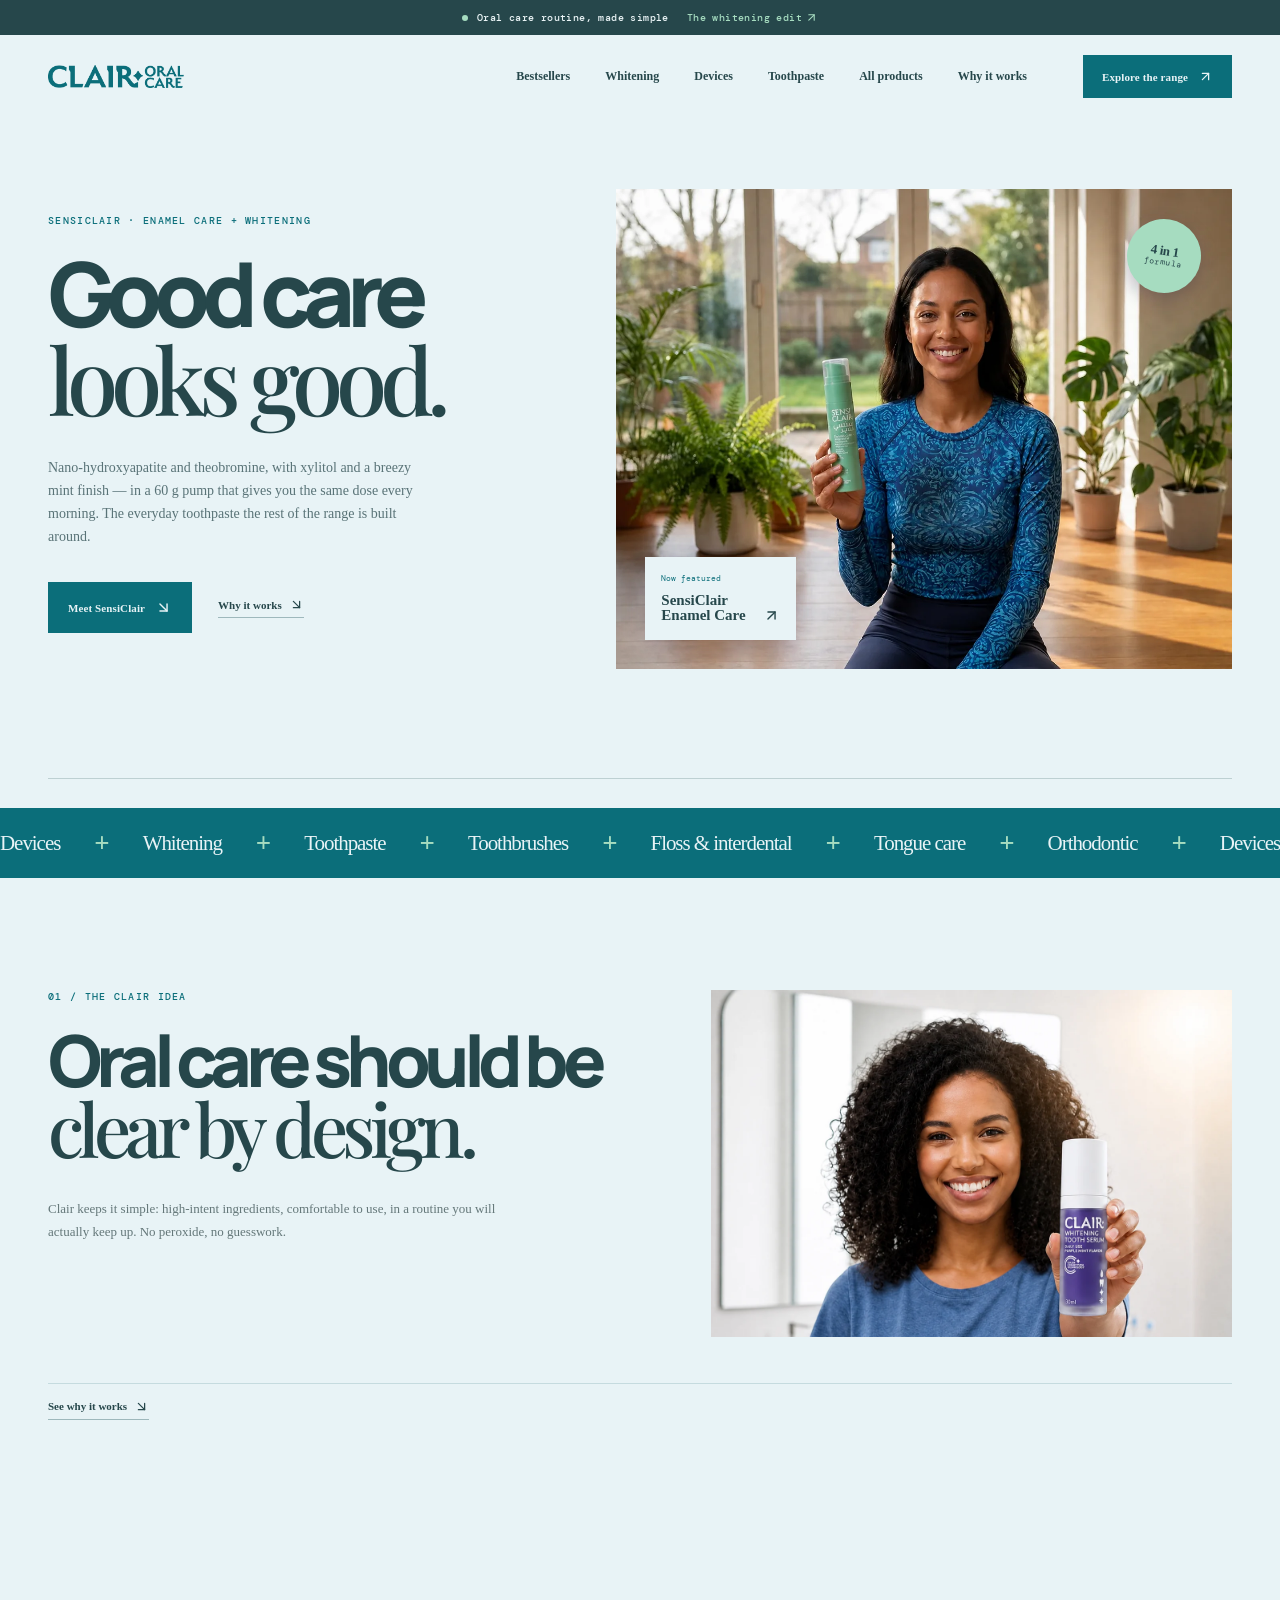
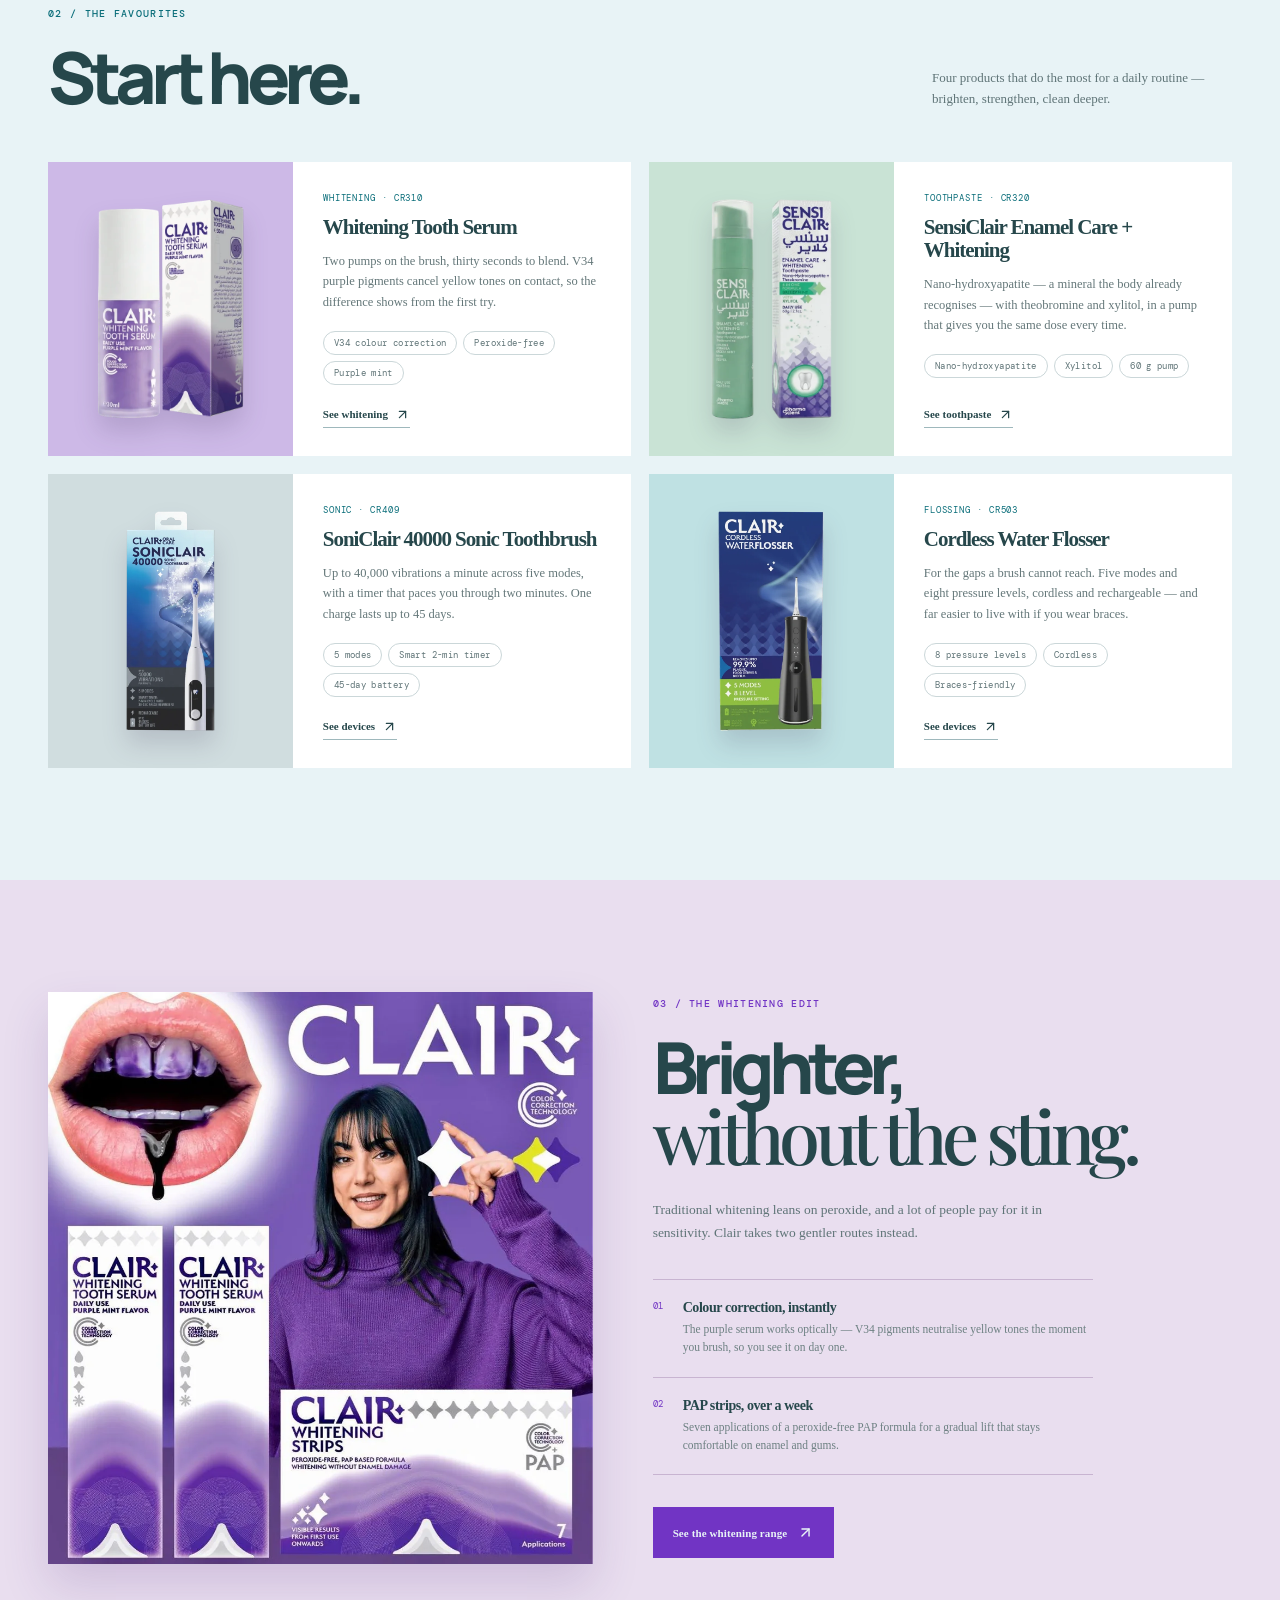
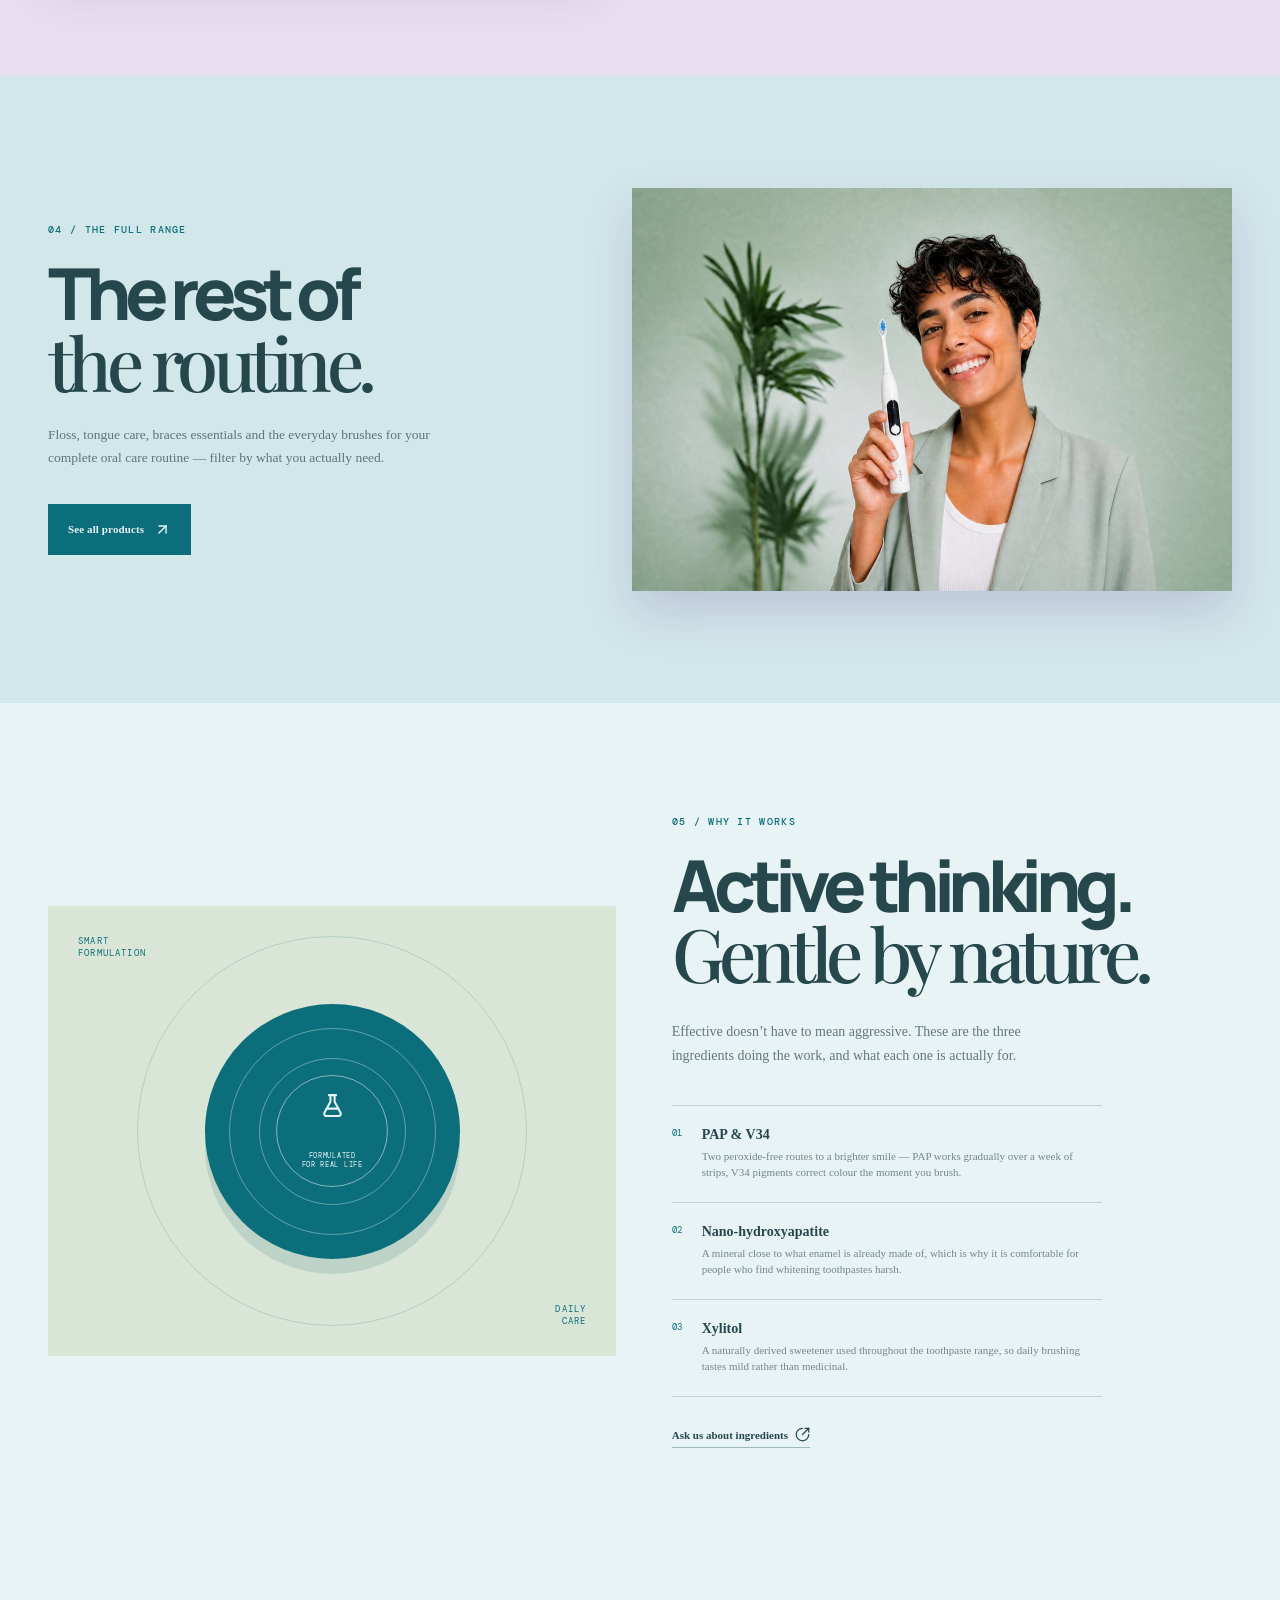
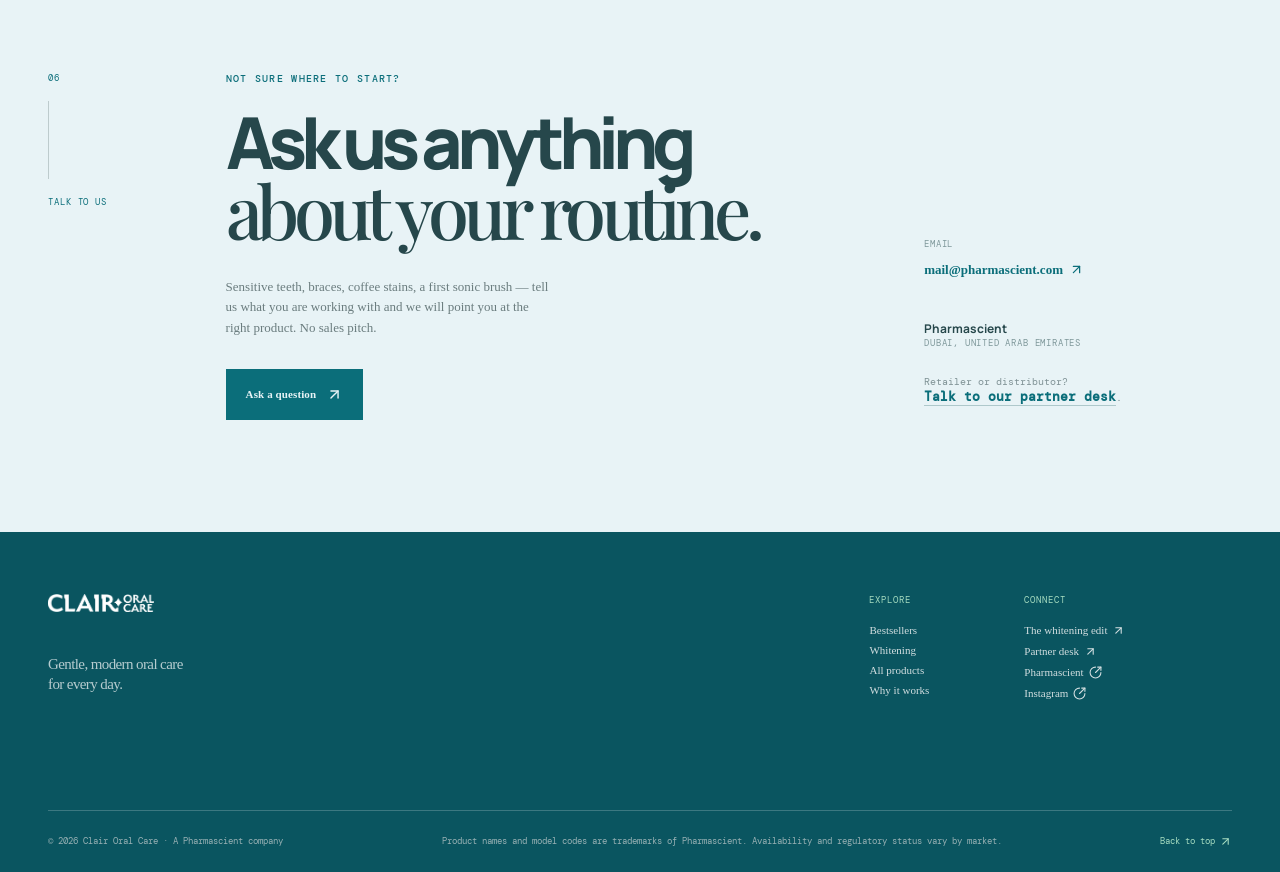
==== index.html @ 4e907194 "Crop the product renders to the product Every render but OrthoWax was a large canvas with the pack f" ====
<!DOCTYPE html>
<html lang="en">
<head>
<meta charset="utf-8">
<!-- maximum-scale was removed: the original build blocked pinch-zoom. -->
<meta name="viewport" content="width=device-width, initial-scale=1">
<meta name="google-site-verification" content="RaaL3uI5lOjHm4bjw_Rl79rt_wPITiSdwnGscQMcs9U">

<title>Clair &mdash; Oral care routine, made simple | Whitening &amp; toothpaste</title>
<meta name="description" content="Whitening, toothpaste, sonic brushing, flossing and tongue care from Clair. One straightforward routine, gentle enough to keep up every day.">
<link rel="canonical" href="https://clairoral.com/">
<meta name="robots" content="index, follow">

<meta property="og:type" content="website">
<meta property="og:site_name" content="Clair Oral Care">
<meta property="og:url" content="https://clairoral.com/">
<meta property="og:title" content="Clair &mdash; Oral care routine, made simple">
<meta property="og:description" content="Whitening, toothpaste, sonic brushing, flossing and tongue care from Clair. One straightforward routine, gentle enough to keep up every day.">
<meta property="og:image" content="https://clairoral.com/official/og-image.jpg">
<meta property="og:image:width" content="1200">
<meta property="og:image:height" content="630">
<meta name="twitter:card" content="summary_large_image">
<meta name="twitter:title" content="Clair &mdash; Oral care routine, made simple">
<meta name="twitter:description" content="Whitening, toothpaste, sonic brushing, flossing and tongue care. One straightforward routine, gentle enough to keep up every day.">
<meta name="twitter:image" content="https://clairoral.com/official/og-image.jpg">

<link rel="icon" type="image/svg+xml" href="favicon.svg">
<link rel="icon" type="image/png" sizes="32x32" href="favicon-32.png">
<link rel="apple-touch-icon" href="apple-touch-icon.png">

<link rel="preconnect" href="https://fonts.googleapis.com">
<link rel="preconnect" href="https://fonts.gstatic.com" crossorigin>
<!-- ?v bumped whenever style.css or script.js changes, so browsers holding a
     cached copy pick up the new version. -->
<link rel="stylesheet" href="style.css?v=44">

<!-- Set before first paint so scroll-reveal blocks never flash in and out. -->
<script>document.documentElement.classList.add('js');</script>

<script type="application/ld+json">
{
  "@context": "https://schema.org",
  "@type": "Brand",
  "name": "Clair Oral Care",
  "url": "https://clairoral.com/",
  "logo": "https://clairoral.com/official/logo-oralcare.png",
  "description": "Gentle, modern oral care — peroxide-free PAP and V34 whitening, nano-hydroxyapatite toothpaste, sonic toothbrushes, water flossers, floss and tongue care. A brand of Pharmascient.",
  "parentOrganization": {
    "@type": "Organization",
    "name": "Pharmascient",
    "url": "https://pharmascient.com/",
    "email": "mail@pharmascient.com",
    "address": { "@type": "PostalAddress", "addressLocality": "Dubai", "addressCountry": "AE" }
  },
  "sameAs": [
    "https://www.instagram.com/clairoral.ae",
    "https://pharmascient.com/"
  ]
}
</script>

<!-- Cloudflare Web Analytics (cookie-free) -->
<script type="module" src="https://static.cloudflareinsights.com/beacon.min.js" data-cf-beacon='{"token": "0cd597626e144c0b8d7d5eea46ce97aa"}'></script>
</head>
<body>

<a class="skip-link" href="#featured">Skip to the products</a>

<!-- Icon sprite. The original build inlined a full copy of each Lucide icon at
     every use site; a sprite keeps the markup readable. -->
<svg width="0" height="0" aria-hidden="true" focusable="false" style="position:absolute">
  <symbol id="i-ur" viewBox="0 0 24 24" fill="none" stroke="currentColor" stroke-width="2" stroke-linecap="round" stroke-linejoin="round"><path d="M7 7h10v10"/><path d="M7 17 17 7"/></symbol>
  <symbol id="i-dr" viewBox="0 0 24 24" fill="none" stroke="currentColor" stroke-width="2" stroke-linecap="round" stroke-linejoin="round"><path d="m7 7 10 10"/><path d="M17 7v10H7"/></symbol>
  <symbol id="i-out" viewBox="0 0 24 24" fill="none" stroke="currentColor" stroke-width="2" stroke-linecap="round" stroke-linejoin="round"><path d="M22 12A10 10 0 1 1 12 2"/><path d="M22 2 12 12"/><path d="M16 2h6v6"/></symbol>
  <symbol id="i-flask" viewBox="0 0 24 24" fill="none" stroke="currentColor" stroke-width="2" stroke-linecap="round" stroke-linejoin="round"><path d="M14 2v6a2 2 0 0 0 .245.96l5.51 10.08A2 2 0 0 1 18 22H6a2 2 0 0 1-1.755-2.96l5.51-10.08A2 2 0 0 0 10 8V2"/><path d="M6.453 15h11.094"/><path d="M8.5 2h7"/></symbol>
  <symbol id="i-menu" viewBox="0 0 24 24" fill="none" stroke="currentColor" stroke-width="2" stroke-linecap="round" stroke-linejoin="round"><path d="M4 5h16"/><path d="M4 12h16"/><path d="M4 19h16"/></symbol>
  <symbol id="i-layers" viewBox="0 0 24 24" fill="none" stroke="currentColor" stroke-width="2" stroke-linecap="round" stroke-linejoin="round"><path d="m12.83 2.18a2 2 0 0 0-1.66 0L2.6 6.08a1 1 0 0 0 0 1.83l8.58 3.91a2 2 0 0 0 1.66 0l8.58-3.9a1 1 0 0 0 0-1.83Z"/><path d="m6.08 9.5-3.5 1.6a1 1 0 0 0 0 1.81l8.6 3.91a2 2 0 0 0 1.65 0l8.58-3.9a1 1 0 0 0 0-1.83l-3.5-1.59"/><path d="m6.08 14.5-3.5 1.6a1 1 0 0 0 0 1.81l8.6 3.91a2 2 0 0 0 1.65 0l8.58-3.9a1 1 0 0 0 0-1.83l-3.5-1.59"/></symbol>
  <symbol id="i-grid" viewBox="0 0 24 24" fill="none" stroke="currentColor" stroke-width="2" stroke-linecap="round" stroke-linejoin="round"><rect width="7" height="7" x="3" y="3" rx="1"/><rect width="7" height="7" x="14" y="3" rx="1"/><rect width="7" height="7" x="14" y="14" rx="1"/><rect width="7" height="7" x="3" y="14" rx="1"/></symbol>
  <symbol id="i-globe" viewBox="0 0 24 24" fill="none" stroke="currentColor" stroke-width="2" stroke-linecap="round" stroke-linejoin="round"><circle cx="12" cy="12" r="10"/><path d="M12 2a14.5 14.5 0 0 0 0 20 14.5 14.5 0 0 0 0-20"/><path d="M2 12h20"/></symbol>
  <symbol id="i-pin" viewBox="0 0 24 24" fill="none" stroke="currentColor" stroke-width="2" stroke-linecap="round" stroke-linejoin="round"><path d="M20 10c0 6-8 12-8 12s-8-6-8-12a8 8 0 0 1 16 0"/><circle cx="12" cy="10" r="3"/></symbol>
</svg>

<div class="clair-site" id="top">

<div class="announcement">
  <span class="announcement-dot"></span> Oral care routine, made simple
  <a href="#whitening">The whitening edit <svg width="13" height="13" aria-hidden="true"><use href="#i-ur"/></svg></a>
</div>

<header class="site-header">
  <div class="header-inner">
    <a href="#top" class="brand-mark"><img src="official/logo-oralcare-teal.png" alt="Clair Oral Care" width="136" height="23"></a>
    <nav class="main-nav" aria-label="Main navigation">
      <a href="#featured">Bestsellers</a>

      <div class="nav-item">
        <a href="range.html#whitening">Whitening</a>
        <div class="nav-ribbon">
          <ul class="nav-ribbon-list">
            <li><a href="/products/whitening-tooth-serum/">Whitening Tooth Serum</a></li>
            <li><a href="/products/whitening-strips/">Whitening Strips</a></li>
          </ul>
          <a class="nav-ribbon-all" href="range.html#whitening">See all whitening <svg width="13" height="13" aria-hidden="true"><use href="#i-ur"/></svg></a>
        </div>
      </div>

      <div class="nav-item">
        <a href="range.html#devices">Devices</a>
        <div class="nav-ribbon">
          <ul class="nav-ribbon-list">
            <li><a href="/products/soniclair-40000-sonic-toothbrush/">SoniClair 40000 Sonic Toothbrush</a></li>
            <li><a href="/products/replacement-brush-heads/">Replacement Brush Heads</a></li>
            <li><a href="/products/cordless-water-flosser/">Cordless Water Flosser</a></li>
          </ul>
          <a class="nav-ribbon-all" href="range.html#devices">See all devices <svg width="13" height="13" aria-hidden="true"><use href="#i-ur"/></svg></a>
        </div>
      </div>

      <div class="nav-item">
        <a href="range.html#toothpaste">Toothpaste</a>
        <div class="nav-ribbon">
          <ul class="nav-ribbon-list">
            <li><a href="/products/sensiclair-enamel-care-whitening/">SensiClair Enamel Care + Whitening</a></li>
            <li><a href="/products/sensiclair-f-fluoride/">SensiClair F Fluoride</a></li>
          </ul>
          <a class="nav-ribbon-all" href="range.html#toothpaste">See all toothpaste <svg width="13" height="13" aria-hidden="true"><use href="#i-ur"/></svg></a>
        </div>
      </div>

      <div class="nav-item nav-item-end">
        <a href="range.html">All products</a>
        <div class="nav-ribbon">
          <ul class="nav-ribbon-list">
            <li><a href="range.html#devices">Devices</a></li>
            <li><a href="range.html#whitening">Whitening</a></li>
            <li><a href="range.html#toothpaste">Toothpaste</a></li>
            <li><a href="range.html#brushes">Toothbrushes</a></li>
            <li><a href="range.html#floss">Floss &amp; interdental</a></li>
            <li><a href="range.html#tongue">Tongue care</a></li>
            <li><a href="range.html#ortho">Orthodontic</a></li>
          </ul>
          <a class="nav-ribbon-all" href="range.html">See the whole range <svg width="13" height="13" aria-hidden="true"><use href="#i-ur"/></svg></a>
        </div>
      </div>

      <a href="#science">Why it works</a>
      <a class="nav-mobile-cta" href="range.html">All products <svg width="13" height="13" aria-hidden="true"><use href="#i-ur"/></svg></a>
    </nav>
    <a class="header-cta" href="range.html">Explore the range <svg width="15" height="15" aria-hidden="true"><use href="#i-ur"/></svg></a>
    <button class="menu-toggle" type="button" aria-label="Open menu" aria-expanded="false" aria-controls="primary-nav">
      <svg width="24" height="24" aria-hidden="true"><use href="#i-menu"/></svg>
    </button>
  </div>
</header>

<main>

<section class="hero section-shell">
  <div class="hero-copy">
    <p class="eyebrow reveal reveal-1">SensiClair · Enamel Care + Whitening</p>
    <h1 class="hero-title reveal reveal-2">Good care<br><em>looks good.</em></h1>
    <p class="hero-text reveal reveal-3">Nano-hydroxyapatite and theobromine, with xylitol and a breezy mint finish — in a 60&nbsp;g pump that gives you the same dose every morning. The everyday toothpaste the rest of the range is built around.</p>
    <div class="hero-actions reveal reveal-4">
      <a class="button button-primary" href="#featured">Meet SensiClair <svg width="17" height="17" aria-hidden="true"><use href="#i-dr"/></svg></a>
      <a class="text-link" href="#science">Why it works <svg width="15" height="15" aria-hidden="true"><use href="#i-dr"/></svg></a>
    </div>
  </div>
  <div class="hero-art reveal reveal-3">
    <!-- The decorative sun/grid/orbit layers the panel used behind a floating
         pack shot are dropped here: over a photograph they read as noise. The
         sticker and mini-card stay as overlays. -->
    <figure class="hero-photo">
      <img src="official/clair-lifestyle.webp" alt="A woman at home holding a bottle of Clair SensiClair Enamel Care and Whitening toothpaste" width="1400" height="918" fetchpriority="high">
    </figure>
    <div class="hero-sticker hero-sticker-word">4 in 1<br><span>formula</span></div>
    <a class="hero-mini-card" href="range.html#toothpaste">
      <span>Now featured</span>
      <strong>SensiClair<br>Enamel Care</strong>
      <svg width="17" height="17" aria-hidden="true"><use href="#i-ur"/></svg>
    </a>
  </div>
  <!-- The two labels that flanked this rule are gone; the rule runs the full
       width on its own. -->
  <div class="hero-bottom reveal reveal-4">
    <span class="hero-rule"></span>
  </div>
</section>

<section class="marquee-band" aria-label="Clair product range">
  <!-- Four identical passes of the range. The keyframe shifts the track by a
       quarter of its width, which is exactly one pass, so the loop has no
       seam - and one pass stays wider than the viewport, so no gap opens at
       the end of the run. -->
  <div class="marquee-track">
    <span>Devices</span><b aria-hidden="true">+</b>
    <span>Whitening</span><b aria-hidden="true">+</b>
    <span>Toothpaste</span><b aria-hidden="true">+</b>
    <span>Toothbrushes</span><b aria-hidden="true">+</b>
    <span>Floss &amp; interdental</span><b aria-hidden="true">+</b>
    <span>Tongue care</span><b aria-hidden="true">+</b>
    <span>Orthodontic</span><b aria-hidden="true">+</b>
    <span aria-hidden="true">Devices</span><b aria-hidden="true">+</b>
    <span aria-hidden="true">Whitening</span><b aria-hidden="true">+</b>
    <span aria-hidden="true">Toothpaste</span><b aria-hidden="true">+</b>
    <span aria-hidden="true">Toothbrushes</span><b aria-hidden="true">+</b>
    <span aria-hidden="true">Floss &amp; interdental</span><b aria-hidden="true">+</b>
    <span aria-hidden="true">Tongue care</span><b aria-hidden="true">+</b>
    <span aria-hidden="true">Orthodontic</span><b aria-hidden="true">+</b>
    <span aria-hidden="true">Devices</span><b aria-hidden="true">+</b>
    <span aria-hidden="true">Whitening</span><b aria-hidden="true">+</b>
    <span aria-hidden="true">Toothpaste</span><b aria-hidden="true">+</b>
    <span aria-hidden="true">Toothbrushes</span><b aria-hidden="true">+</b>
    <span aria-hidden="true">Floss &amp; interdental</span><b aria-hidden="true">+</b>
    <span aria-hidden="true">Tongue care</span><b aria-hidden="true">+</b>
    <span aria-hidden="true">Orthodontic</span><b aria-hidden="true">+</b>
    <span aria-hidden="true">Devices</span><b aria-hidden="true">+</b>
    <span aria-hidden="true">Whitening</span><b aria-hidden="true">+</b>
    <span aria-hidden="true">Toothpaste</span><b aria-hidden="true">+</b>
    <span aria-hidden="true">Toothbrushes</span><b aria-hidden="true">+</b>
    <span aria-hidden="true">Floss &amp; interdental</span><b aria-hidden="true">+</b>
    <span aria-hidden="true">Tongue care</span><b aria-hidden="true">+</b>
    <span aria-hidden="true">Orthodontic</span><b aria-hidden="true">+</b>
  </div>
</section>

<section class="intro section-shell" id="thinking">
  <div class="intro-heading">
    <p class="eyebrow">01 / The Clair idea</p>
    <h2>Oral care should be<br><em>clear by design.</em></h2>
  </div>
  <div class="intro-copy">
    <p>Clair keeps it simple: high-intent ingredients, comfortable to use, in a routine you will actually keep up. No peroxide, no guesswork.</p>
  </div>
  <figure class="intro-object reveal reveal-2">
    <img src="official/serum-in-hand.webp" alt="A woman in a bathroom holding up a 30 ml bottle of Clair Whitening Tooth Serum" loading="lazy" width="1300" height="866">
  </figure>
  <!-- One rule across both columns, closing the section under the copy and the
       photograph alike. -->
  <p class="intro-foot"><a class="text-link" href="#science">See why it works <svg width="15" height="15" aria-hidden="true"><use href="#i-dr"/></svg></a></p>
</section>

<section class="featured section-shell" id="featured">
  <div class="featured-head">
    <div>
      <p class="eyebrow">02 / The favourites</p>
      <h2>Start here.</h2>
    </div>
    <p class="featured-note">Four products that do the most for a daily routine — brighten, strengthen, clean deeper.</p>
  </div>

  <div class="featured-grid">

    <article class="feature-card">
      <div class="feature-media visual-violet">
        <img src="official/cr310-whitening-serum.webp" alt="Clair Whitening Tooth Serum, purple colour-correcting daily serum" loading="lazy" width="420" height="340">
      </div>
      <div class="feature-body">
        <p class="feature-kicker">Whitening · CR310</p>
        <h3>Whitening Tooth Serum</h3>
        <p class="feature-lede">Two pumps on the brush, thirty seconds to blend. V34 purple pigments cancel yellow tones on contact, so the difference shows from the first try.</p>
        <ul class="feature-chips">
          <li>V34 colour correction</li>
          <li>Peroxide-free</li>
          <li>Purple mint</li>
        </ul>
        <a class="text-link" href="range.html#whitening">See whitening <svg width="15" height="15" aria-hidden="true"><use href="#i-ur"/></svg></a>
      </div>
    </article>

    <article class="feature-card">
      <div class="feature-media visual-mint">
        <img src="official/cr320-sensiclair-enamel.webp" alt="Clair SensiClair Enamel Care and Whitening toothpaste in a 60 g pump bottle" loading="lazy" width="420" height="340">
      </div>
      <div class="feature-body">
        <p class="feature-kicker">Toothpaste · CR320</p>
        <h3>SensiClair Enamel Care + Whitening</h3>
        <p class="feature-lede">Nano-hydroxyapatite — a mineral the body already recognises — with theobromine and xylitol, in a pump that gives you the same dose every time.</p>
        <ul class="feature-chips">
          <li>Nano-hydroxyapatite</li>
          <li>Xylitol</li>
          <li>60 g pump</li>
        </ul>
        <a class="text-link" href="range.html#toothpaste">See toothpaste <svg width="15" height="15" aria-hidden="true"><use href="#i-ur"/></svg></a>
      </div>
    </article>

    <article class="feature-card">
      <div class="feature-media visual-ink">
        <img src="official/soniclair-40000.webp" alt="Clair SoniClair 40000 sonic toothbrush with replacement brush heads" loading="lazy" width="420" height="340">
      </div>
      <div class="feature-body">
        <p class="feature-kicker">Sonic · CR409</p>
        <h3>SoniClair 40000 Sonic Toothbrush</h3>
        <p class="feature-lede">Up to 40,000 vibrations a minute across five modes, with a timer that paces you through two minutes. One charge lasts up to 45 days.</p>
        <ul class="feature-chips">
          <li>5 modes</li>
          <li>Smart 2-min timer</li>
          <li>45-day battery</li>
        </ul>
        <a class="text-link" href="range.html#devices">See devices <svg width="15" height="15" aria-hidden="true"><use href="#i-ur"/></svg></a>
      </div>
    </article>

    <article class="feature-card">
      <div class="feature-media visual-sky">
        <img src="official/waterflosser.webp" alt="Clair cordless rechargeable water flosser" loading="lazy" width="420" height="340">
      </div>
      <div class="feature-body">
        <p class="feature-kicker">Flossing · CR503</p>
        <h3>Cordless Water Flosser</h3>
        <p class="feature-lede">For the gaps a brush cannot reach. Five modes and eight pressure levels, cordless and rechargeable — and far easier to live with if you wear braces.</p>
        <ul class="feature-chips">
          <li>8 pressure levels</li>
          <li>Cordless</li>
          <li>Braces-friendly</li>
        </ul>
        <a class="text-link" href="range.html#devices">See devices <svg width="15" height="15" aria-hidden="true"><use href="#i-ur"/></svg></a>
      </div>
    </article>

  </div>
</section>

<section class="whitening-story" id="whitening">
  <div class="section-shell whitening-inner">
    <figure class="whitening-figure">
      <img src="official/whitening-collage.webp" alt="The Clair whitening range — purple colour-correcting tooth serum and PAP whitening strips" loading="lazy" width="1000" height="1040">
    </figure>
    <div class="whitening-copy">
      <p class="eyebrow">03 / The whitening edit</p>
      <h2>Brighter,<br><em>without the sting.</em></h2>
      <p>Traditional whitening leans on peroxide, and a lot of people pay for it in sensitivity. Clair takes two gentler routes instead.</p>
      <div class="whitening-points">
        <div>
          <span class="point-number">01</span>
          <div>
            <h3>Colour correction, instantly</h3>
            <p>The purple serum works optically — V34 pigments neutralise yellow tones the moment you brush, so you see it on day one.</p>
          </div>
        </div>
        <div>
          <span class="point-number">02</span>
          <div>
            <h3>PAP strips, over a week</h3>
            <p>Seven applications of a peroxide-free PAP formula for a gradual lift that stays comfortable on enamel and gums.</p>
          </div>
        </div>
      </div>
      <a class="button button-primary" href="range.html#whitening">See the whitening range <svg width="17" height="17" aria-hidden="true"><use href="#i-ur"/></svg></a>
    </div>
  </div>
</section>

<section class="range-cta">
  <div class="section-shell range-cta-inner">
    <div class="range-cta-copy">
      <p class="eyebrow">04 / The full range</p>
      <h2>The rest of<br><em>the routine.</em></h2>
      <p>Floss, tongue care, braces essentials and the everyday brushes for your complete oral care routine &mdash; filter by what you actually need.</p>
      <a class="button button-primary" href="range.html">See all products <svg width="17" height="17" aria-hidden="true"><use href="#i-ur"/></svg></a>
    </div>
    <figure class="range-cta-figure">
      <img src="official/sonic-model.jpg" alt="A woman holding a Clair SoniClair sonic toothbrush" loading="lazy" width="1200" height="806">
    </figure>
  </div>
</section>

<section class="technology section-shell" id="science">
  <div class="tech-visual">
    <div class="tech-disc">
      <div class="tech-ring ring-a"></div>
      <div class="tech-ring ring-b"></div>
      <div class="tech-core">
        <svg width="25" height="25" aria-hidden="true"><use href="#i-flask"/></svg>
        <span>FORMULATED<br>FOR REAL LIFE</span>
      </div>
    </div>
    <div class="tech-label label-top">SMART<br>FORMULATION</div>
    <div class="tech-label label-bottom">DAILY<br>CARE</div>
  </div>
  <div class="tech-content">
    <p class="eyebrow">05 / Why it works</p>
    <h2>Active thinking.<br><em>Gentle by nature.</em></h2>
    <p class="tech-lede">Effective doesn’t have to mean aggressive. These are the three ingredients doing the work, and what each one is actually for.</p>
    <div class="tech-points">
      <div><span class="point-number">01</span><div><h3>PAP &amp; V34</h3><p>Two peroxide-free routes to a brighter smile — PAP works gradually over a week of strips, V34 pigments correct colour the moment you brush.</p></div></div>
      <div><span class="point-number">02</span><div><h3>Nano-hydroxyapatite</h3><p>A mineral close to what enamel is already made of, which is why it is comfortable for people who find whitening toothpastes harsh.</p></div></div>
      <div><span class="point-number">03</span><div><h3>Xylitol</h3><p>A naturally derived sweetener used throughout the toothpaste range, so daily brushing tastes mild rather than medicinal.</p></div></div>
    </div>
    <a class="text-link" data-enquiry="Product question" href="mailto:mail@pharmascient.com?subject=Clair%20Oral%20Care%20%E2%80%94%20ingredient%20question">Ask us about ingredients <svg width="15" height="15" aria-hidden="true"><use href="#i-out"/></svg></a>
  </div>
</section>


<section class="contact-section section-shell" id="contact">
  <div class="contact-kicker">
    <span>06</span>
    <span class="contact-line"></span>
    <span>Talk to us</span>
  </div>
  <div class="contact-main">
    <p class="eyebrow">Not sure where to start?</p>
    <h2>Ask us anything<br><em>about your routine.</em></h2>
    <p>Sensitive teeth, braces, coffee stains, a first sonic brush — tell us what you are working with and we will point you at the right product. No sales pitch.</p>
    <a class="button button-primary" data-enquiry="Product question" href="mailto:mail@pharmascient.com?subject=Clair%20Oral%20Care%20%E2%80%94%20product%20question">Ask a question <svg width="17" height="17" aria-hidden="true"><use href="#i-ur"/></svg></a>
  </div>
  <div class="contact-side">
    <p>Email</p>
    <a href="mailto:mail@pharmascient.com?subject=Clair%20Oral%20Care%20%E2%80%94%20product%20question">mail@pharmascient.com <svg width="15" height="15" aria-hidden="true"><use href="#i-ur"/></svg></a>
    <p class="contact-location"><span>Pharmascient</span><br>Dubai, United Arab Emirates</p>
    <p class="contact-trade">Retailer or distributor? <a data-enquiry="Retailer or distributor" href="mailto:mail@pharmascient.com?subject=Clair%20Oral%20Care%20%E2%80%94%20distribution%20enquiry">Talk to our partner desk</a>.</p>
  </div>
</section>

</main>

<footer class="site-footer">
  <div class="footer-top section-shell">
    <div>
      <!-- White lockup: the footer sits on deep violet, where the purple mark
           used in the header falls away. -->
      <a href="#top" class="brand-mark brand-mark-light"><img src="official/logo-oralcare-white.png" alt="Clair Oral Care" width="106" height="18" loading="lazy"></a>
      <p class="footer-tagline">Gentle, modern oral care<br>for every day.</p>
    </div>
    <div class="footer-nav">
      <div>
        <p>Explore</p>
        <a href="#featured">Bestsellers</a>
        <a href="#whitening">Whitening</a>
        <a href="range.html">All products</a>
        <a href="#science">Why it works</a>
      </div>
      <div>
        <p>Connect</p>
        <a href="#whitening">The whitening edit <svg width="13" height="13" aria-hidden="true"><use href="#i-ur"/></svg></a>
        <a data-enquiry="Retailer or distributor" href="mailto:mail@pharmascient.com?subject=Clair%20Oral%20Care%20%E2%80%94%20distribution%20enquiry">Partner desk <svg width="13" height="13" aria-hidden="true"><use href="#i-ur"/></svg></a>
        <a href="https://pharmascient.com/" target="_blank" rel="noopener">Pharmascient <svg width="13" height="13" aria-hidden="true"><use href="#i-out"/></svg></a>
        <a href="https://www.instagram.com/clairoral.ae" target="_blank" rel="noopener">Instagram <svg width="13" height="13" aria-hidden="true"><use href="#i-out"/></svg></a>
      </div>
    </div>
  </div>
  <div class="footer-bottom section-shell">
    <span>© 2026 Clair Oral Care · A Pharmascient company</span>
    <span>Product names and model codes are trademarks of Pharmascient. Availability and regulatory status vary by market.</span>
    <a href="#top">Back to top <svg width="13" height="13" aria-hidden="true"><use href="#i-ur"/></svg></a>
  </div>
</footer>

</div>

<!-- Enquiry modal. The design system already carried styles for this (.enquiry-modal,
     .enquiry-form, .success-state); the markup had gone missing. It lives outside
     .clair-site so the fixed backdrop cannot be clipped by that overflow:hidden.
     Hidden until script.js opens it - every trigger keeps a real mailto: href, so
     with no JavaScript the links still reach the same inbox. -->
<div class="modal-backdrop" id="enquiry" hidden>
  <div class="enquiry-modal" role="dialog" aria-modal="true" aria-labelledby="enquiry-title">
    <button class="icon-button modal-close" type="button" aria-label="Close">
      <svg width="20" height="20" viewBox="0 0 24 24" fill="none" stroke="currentColor" stroke-width="2" stroke-linecap="round" aria-hidden="true"><path d="M18 6 6 18"/><path d="m6 6 12 12"/></svg>
    </button>

    <div data-enquiry-form>
      <p class="eyebrow">Clair Oral Care</p>
      <h2 id="enquiry-title">Ask us<br><em>anything.</em></h2>
      <p class="modal-copy">Tell us what you are working with and we will point you at the right product. Retailers and distributors, use the same form &mdash; pick the enquiry type below.</p>

      <form class="enquiry-form" novalidate>
        <label>Name
          <input type="text" name="name" autocomplete="name" required>
        </label>
        <label>Email
          <input type="email" name="email" autocomplete="email" required>
        </label>
        <label>Phone
          <input type="tel" name="phone" autocomplete="tel">
        </label>
        <label>Enquiry type
          <select name="topic">
            <option>Product question</option>
            <option>Retailer or distributor</option>
            <option>Something else</option>
          </select>
        </label>
        <label>Your question
          <textarea name="query" rows="3" required></textarea>
        </label>
        <input type="text" name="_gotcha" tabindex="-1" autocomplete="off" aria-hidden="true" hidden>
        <p class="form-error" data-form-error hidden>Please fill in your name, email and question.</p>
        <button class="button button-primary form-submit" type="submit">Send enquiry <svg width="17" height="17" aria-hidden="true"><use href="#i-ur"/></svg></button>
      </form>

      <p class="modal-footnote">We will get back to you shortly.</p>
    </div>

    <div class="success-state" data-enquiry-success hidden>
      <div class="success-mark">
        <svg width="22" height="22" viewBox="0 0 24 24" fill="none" stroke="currentColor" stroke-width="2.5" stroke-linecap="round" stroke-linejoin="round" aria-hidden="true"><path d="M20 6 9 17l-5-5"/></svg>
      </div>
      <p class="eyebrow" data-success-eyebrow>Message sent</p>
      <h2 data-success-title>Thank<br><em>you.</em></h2>
      <p class="modal-copy" data-success-copy>Thank you for your enquiry. We will get back to you shortly at the address you gave.</p>
      <button class="button button-dark" type="button" data-enquiry-close>Close</button>
    </div>
  </div>
</div>

<script src="script.js?v=44"></script>
</body>
</html>
---- style.css ----
@import url("https://fonts.googleapis.com/css2?family=Manrope:wght@400;500;600;700;800&family=DM+Mono:wght@400;500&family=Playfair+Display:ital,wght@0,500;1,500;1,600&display=swap");

/* ---------------------------------------------------------------------------
   Minimal reset.

   The design was authored against Tailwind's preflight, which we no longer
   ship. Only the resets the layout actually depends on are reproduced here -€
   margin collapse on headings/paragraphs, inherited typography on form
   controls, and block-level replaced elements.
   --------------------------------------------------------------------------- */
*, *::before, *::after { box-sizing: border-box; }

html { -webkit-text-size-adjust: 100%; }

body {
  margin: 0;
  -webkit-font-smoothing: antialiased;
  -moz-osx-font-smoothing: grayscale;
}

h1, h2, h3, h4, p, figure, blockquote, ol, ul {
  margin: 0;
  padding: 0;
}

ul, ol { list-style: none; }

img, svg, video { display: block; max-width: 100%; }
img { height: auto; }

button, input, select, textarea {
  font: inherit;
  color: inherit;
  margin: 0;
}

a { color: inherit; }

/* Brand type stacks. Defined in Tailwind's theme layer originally. */
:root {
  --app-font-sans: "Manrope", ui-sans-serif, system-ui, sans-serif;
  --app-font-serif: "Playfair Display", ui-serif, Georgia, serif;
  --app-font-mono: "DM Mono", ui-monospace, SFMono-Regular, monospace;
}

/* Visible focus. The original build removed outlines without replacing them. */
:where(a, button, [tabindex]):focus-visible {
  outline: 2px solid var(--violet);
  outline-offset: 3px;
  border-radius: 2px;
}


/* === Clair design system ================================================ */
:root{--ink:#26474b;--violet:#0b6e7a;--violet-deep:#0a5560;--paper:#e8f3f6;--lavender:#d2e7ea;--coral:#a6dcc0;--lime:#d6e68d;--sky:#a9d9db}*{box-sizing:border-box}.clair-site{background:var(--paper);color:var(--ink);overflow:hidden}.section-shell{width:min(1220px,100% - 96px);margin:0 auto}.announcement{background:var(--ink);color:#eaf4f6;height:35px;font:500 10px var(--app-font-mono);letter-spacing:.04em;justify-content:center;align-items:center;gap:9px;display:flex}.announcement a{color:var(--coral);align-items:center;gap:3px;margin-left:9px;text-decoration:none;display:inline-flex}.announcement-dot{background:var(--coral);border-radius:50%;width:6px;height:6px}.site-header{z-index:20;height:83px;transition:background .3s,box-shadow .3s;position:sticky;top:0}.site-header-scrolled{-webkit-backdrop-filter:blur(15px);backdrop-filter:blur(15px);background:#e8f3f6e3;box-shadow:0 1px #26474b1a}.header-inner{justify-content:space-between;align-items:center;width:min(1360px,100% - 96px);height:100%;margin:0 auto;display:flex}.brand-mark{color:var(--violet);align-items:center;gap:7px;text-decoration:none;display:inline-flex;position:relative}.brand-mark img{object-fit:contain;width:137px;height:auto;display:block}.brand-orbit{border:2px solid;border-radius:50%;width:16px;height:16px;display:inline-block;position:relative;transform:rotate(-34deg)}.brand-orbit:after{content:"";background:currentColor;border-radius:50%;width:5px;height:5px;position:absolute;top:3px;left:2px}.brand-mark-light{color:var(--coral)}.main-nav{gap:35px;margin-left:auto;margin-right:56px;display:flex}.main-nav button,.footer-nav button{color:inherit;cursor:pointer;background:0 0;border:0;padding:7px 0;font-size:12px;font-weight:700}.main-nav button:hover,.footer-nav button:hover{color:var(--violet)}.header-cta,.button{cursor:pointer;letter-spacing:.01em;border:0;justify-content:center;align-items:center;gap:10px;font-size:11px;font-weight:800;transition:transform .2s,background .2s,color .2s;display:inline-flex}.header-cta{background:var(--violet);color:var(--paper);padding:14px 19px}.header-cta:hover,.button:hover{transform:translateY(-2px)}.menu-toggle{color:var(--ink);background:0 0;border:0;display:none}.hero{grid-template-columns:48% 52%;min-height:690px;padding-top:96px;display:grid;position:relative}.eyebrow{font:500 10px var(--app-font-mono);color:var(--violet);text-transform:uppercase;letter-spacing:.13em;margin:0 0 25px}.hero-title,h2{font:800 clamp(55px,7vw,98px)/.91 var(--app-font-sans);letter-spacing:-.09em;margin:0}h2{font-size:clamp(48px,6.7vw,82px)}h1 em,h2 em,.enquiry-modal h2 em{font:500 1.03em/.95 var(--app-font-serif);letter-spacing:-.075em}.hero-text{color:#597377;max-width:365px;margin:34px 0;font-size:14px;line-height:1.65}.hero-actions{align-items:center;gap:26px;display:flex}.button-primary{background:var(--violet);color:var(--paper);padding:17px 20px}.button-primary:hover{background:var(--violet-deep)}.button-dark{background:var(--ink);color:var(--paper);padding:15px 19px}.text-link{cursor:pointer;color:var(--ink);background:0 0;border:0;border-bottom:1px solid #9eb8bc;align-items:center;gap:7px;padding:0 0 5px;font-size:11px;font-weight:800;text-decoration:none;display:inline-flex}.text-link:hover{color:var(--violet);border-color:var(--violet)}.hero-art{background:var(--lavender);height:480px;margin-top:-25px;position:relative;overflow:hidden}.hero-sun{background:#bfd9dc;border-radius:50%;width:360px;height:360px;position:absolute;top:55px;right:12%}.hero-grid{opacity:.23;background-image:linear-gradient(#0b6e7a2e 1px,#0000 1px),linear-gradient(90deg,#0b6e7a2e 1px,#0000 1px);background-size:29px 29px;position:absolute;inset:0}.hero-orbit{border:1px solid #0b6e7a59;border-radius:50%;width:575px;height:190px;position:absolute;top:145px;right:-70px;transform:rotate(-21deg)}.orbit-two{width:490px;height:150px;top:170px;right:-28px;transform:rotate(28deg)}.product-visual{justify-content:center;align-items:center;height:215px;display:flex;position:relative;overflow:hidden}.product-visual-large{width:410px;height:440px;position:absolute;top:14px;right:112px;overflow:visible}.visual-shadow{filter:blur(7px);background:#26474b29;border-radius:50%;width:170px;height:23px;position:absolute;bottom:19px}.product-visual-large .visual-shadow{width:220px;bottom:28px}.pack-tube{background:#9dd1d8;border-radius:9px 9px 4px 4px;width:118px;height:235px;position:relative;transform:rotate(7deg);box-shadow:-11px 14px #255a6117}.product-visual-large .pack-tube{border-radius:12px 12px 5px 5px;width:150px;height:315px}.pack-tube:before{content:"";border:1px solid #ffffff6e;border-radius:6px;position:absolute;inset:8px 8px 42px}.pack-cap{background:#529ba5;border-radius:1px 1px 5px 5px;height:17px;position:absolute;bottom:-14px;left:0;right:0}.product-visual-large .pack-cap{height:23px;bottom:-19px}.pack-label{text-align:center;color:#36585d;flex-direction:column;display:flex;position:absolute;inset:53% 8px auto;transform:translateY(-50%)}.pack-label small{font:800 8px var(--app-font-sans);letter-spacing:.13em}.pack-label strong{font:800 25px var(--app-font-sans);letter-spacing:-.1em}.pack-label i{font:normal 8px var(--app-font-mono);margin-top:14px}.product-visual-large .pack-label strong{font-size:34px}.official-product-image{z-index:1;object-fit:contain;object-position:center;filter:drop-shadow(0 18px 14px #26474b29);width:84%;height:92%;transition:transform .35s;display:block;position:relative}.product-card:hover .official-product-image{transform:scale(1.04)translateY(-3px)}.product-visual-large .official-product-image{width:94%;height:100%}.visual-coral .pack-tube{background:var(--coral)}.visual-coral .pack-cap{background:#7fb99a}.visual-sky .pack-tube{background:var(--sky)}.visual-sky .pack-cap{background:#69aeb6}.visual-lilac .pack-tube{background:#a5d6dc}.visual-lime .pack-tube{background:var(--lime)}.visual-lime .pack-cap{background:#a9bd61}.visual-ink .product-visual{background:var(--ink)}.pack-brush{width:90px;height:210px;position:relative;transform:rotate(13deg)}.brush-head{border:3px solid var(--ink);background:#b3d8d4;border-radius:17px 17px 11px 11px;gap:3px;width:34px;height:57px;padding:7px;display:flex;position:absolute;top:0;left:27px}.brush-head span{background:var(--violet);border-radius:2px;width:3px;height:19px}.brush-neck{background:var(--ink);width:11px;height:46px;position:absolute;top:52px;left:39px}.brush-handle{border:3px solid var(--ink);width:40px;height:122px;color:var(--paper);background:#4fb4c1;border-radius:18px 18px 14px 14px;flex-direction:column;justify-content:end;align-items:center;padding-bottom:14px;display:flex;position:absolute;top:90px;left:24px}.brush-handle b{letter-spacing:-.07em;font-size:10px}.brush-handle i{font:normal 6px var(--app-font-mono);margin-top:14px}.visual-ink .pack-brush{transform:rotate(13deg)scale(1.05)}.visual-ink{background:#d0dddf}.pack-floss{width:125px;height:135px;position:relative}.floss-disc{background:#e7d875;border:3px solid #a99c46;border-radius:50%;flex-direction:column;justify-content:center;align-items:center;width:116px;height:116px;font-size:13px;font-weight:800;display:flex;position:absolute;box-shadow:inset 0 0 0 17px #f3e9a3}.floss-disc i{font:normal 7px var(--app-font-mono);margin-top:9px}.floss-line{background:var(--violet);width:3px;height:86px;position:absolute;top:21px;right:-3px;transform:rotate(26deg)}.pack-wash{width:110px;height:190px;position:relative}.wash-body{color:#32564e;background:#aed5c9;border:3px solid #4c776e;border-radius:28px 28px 20px 20px;flex-direction:column;justify-content:center;align-items:center;width:90px;height:154px;font-size:14px;font-weight:800;display:flex;position:absolute;bottom:0}.wash-body i{font:normal 7px var(--app-font-mono);margin-top:14px}.wash-cap{border:3px solid #4c776e;border-bottom:0;border-radius:10px 10px 0 0;width:30px;height:27px;position:absolute;top:3px;left:35px}.wash-nozzle{border:3px solid #4c776e;border-left:0;border-radius:0 10px 10px 0;width:55px;height:10px;position:absolute;top:11px;left:65px;transform:rotate(-23deg)}.visual-code{font:9px var(--app-font-mono);color:#26474b99;position:absolute;top:20px;left:24px}.hero-sticker{z-index:3;background:var(--coral);text-align:center;border-radius:50%;place-content:center;width:74px;height:74px;font-size:22px;font-weight:800;line-height:.9;display:grid;position:absolute;top:30px;right:31px;transform:rotate(9deg)}.hero-sticker span{font:8px var(--app-font-mono);letter-spacing:.06em}.hero-mini-card{z-index:3;background:var(--paper);width:151px;color:var(--ink);grid-template-columns:1fr auto;padding:16px;display:grid;position:absolute;bottom:29px;left:29px}.hero-mini-card span{font:8px var(--app-font-mono);color:var(--violet);grid-column:1/-1;margin-bottom:10px}.hero-mini-card strong{font-size:15px;line-height:1.05}.hero-mini-card svg{align-self:end}.hero-bottom{font:9px var(--app-font-mono);text-transform:uppercase;letter-spacing:.1em;color:#667a7d;grid-column:1/-1;align-items:center;gap:17px;margin-top:21px;display:flex}.hero-rule{background:#bdd0d2;flex:1;height:1px}.marquee-band{background:var(--violet);color:var(--paper);align-items:center;height:70px;display:flex;overflow:hidden}.marquee-track{white-space:nowrap;letter-spacing:-.05em;align-items:center;gap:34px;font-size:21px;animation:28s linear infinite marquee;display:flex}.marquee-track b{color:var(--coral);font-size:27px}@keyframes marquee{to{transform:translate(-25%)}}.intro{grid-template-columns:15% 50% 35%;min-height:545px;padding-top:125px;display:grid;position:relative}.section-index{font:10px var(--app-font-mono);color:var(--violet)}.section-index span{color:#b2c3c5;margin:0 5px}.intro-heading h2{font-size:clamp(50px,6.6vw,82px)}.intro-copy{color:#647779;align-self:end;max-width:290px;padding-bottom:75px;font-size:13px;line-height:1.7}.intro-copy p{margin:0 0 18px}.intro-copy .text-link{margin-top:20px}.range-section{background:var(--lavender);padding:112px 0 85px}.range-header{justify-content:space-between;align-items:end;margin-bottom:56px;display:flex}.range-header h2{font-size:clamp(55px,6.6vw,80px)}.range-note{color:#5f7477;align-items:start;gap:17px;width:280px;font-size:12px;line-height:1.6;display:flex}.range-note span{font:10px var(--app-font-mono);color:var(--violet)}.range-note p{margin:0}.category-row{border-top:1px solid #b4ced1;border-bottom:1px solid #b4ced1;margin-bottom:38px;display:flex;overflow-x:auto}.category-row button{white-space:nowrap;color:#6b7e80;text-align:left;cursor:pointer;background:0 0;border:0;flex:1;padding:16px 18px 16px 0;font-size:11px;font-weight:700;position:relative}.category-row button+button{border-left:1px solid #b4ced1;padding-left:18px}.category-row button span{font:9px var(--app-font-mono);color:#91a4a6;margin-left:8px}.category-row button:after{content:"";background:0 0;height:3px;position:absolute;bottom:-1px;left:0;right:18px}.category-row button.category-active{color:var(--violet)}.category-row button.category-active:after{background:var(--violet)}.product-grid{grid-template-columns:repeat(4,1fr);gap:12px;display:grid}.product-card{background:var(--paper);min-width:0;transition:transform .25s,box-shadow .25s}.product-card:hover{transform:translateY(-5px);box-shadow:0 16px 30px #0a55601a}.product-card-top{font:9px var(--app-font-mono);color:#677a7d;z-index:2;justify-content:space-between;padding:17px 17px 0;display:flex;position:relative}.product-badge{color:var(--violet);text-transform:uppercase;font-size:8px}.product-card .product-visual{height:290px}.product-card-tall{grid-row:span 1}.product-card-info{border-top:1px solid #cbd7d9;justify-content:space-between;align-items:center;padding:16px 16px 18px;display:flex}.product-card-info h3{letter-spacing:-.05em;margin:0 0 3px;font-size:15px}.product-card-info p{color:#74888b;margin:0;font-size:10px}.round-arrow{width:31px;height:31px;color:var(--violet);cursor:pointer;background:0 0;border:1px solid #b8c8ca;border-radius:50%;place-items:center;transition:all .2s;display:grid}.round-arrow:hover{background:var(--violet);color:var(--paper)}.range-footer{color:#74878a;font:9px var(--app-font-mono);justify-content:space-between;align-items:center;padding-top:24px;display:flex}.range-footer .text-link{color:var(--violet)}.technology{grid-template-columns:48% 52%;align-items:center;min-height:720px;padding:120px 0;display:grid}.tech-visual{background:#d9e6d7;place-items:center;height:450px;display:grid;position:relative;overflow:hidden}.tech-visual:before{content:"";border:1px solid #0a55602b;border-radius:50%;width:390px;height:390px;position:absolute}.tech-disc{background:var(--violet);border-radius:50%;place-items:center;width:255px;height:255px;display:grid;position:relative;box-shadow:0 15px #0a556021}.tech-ring{border:1px solid #ffffff59;border-radius:50%;position:absolute}.ring-a{inset:24px}.ring-b{inset:54px}.tech-core{width:112px;height:112px;color:var(--paper);text-align:center;border:1px solid #ffffff80;border-radius:50%;place-items:center;display:grid}.tech-core span{font:7px var(--app-font-mono);letter-spacing:.1em;line-height:1.25}.tech-label{font:9px var(--app-font-mono);letter-spacing:.13em;color:var(--violet);position:absolute}.label-top{top:29px;left:30px}.label-bottom{text-align:right;bottom:29px;right:30px}.tech-content{padding:0 7% 0 15%}.tech-content h2{font-size:clamp(48px,5.5vw,69px)}.tech-lede{color:#647779;max-width:390px;margin:31px 0 37px;font-size:14px;line-height:1.7}.tech-points{border-top:1px solid #c5d0d2;max-width:430px;margin-bottom:28px}.tech-points>div{border-bottom:1px solid #c5d0d2;gap:20px;padding:21px 0;display:flex}.point-number{color:var(--violet);font:9px var(--app-font-mono)}.tech-points h3{margin:0 0 5px;font-size:14px}.tech-points p{color:#748688;margin:0;font-size:11px;line-height:1.5}.partner-section{background:var(--ink);color:var(--paper);position:relative;overflow:hidden}.partner-section:before{content:"";border:1px solid #cce3e621;border-radius:50%;width:690px;height:690px;position:absolute;top:-260px;right:-180px;box-shadow:0 0 0 60px #cce3e60a,0 0 0 120px #cce3e608}.partner-inner{grid-template-columns:18% 49% 33%;align-items:center;min-height:610px;display:grid;position:relative}.partner-stamp{width:80px;height:80px;color:var(--coral);font:8px var(--app-font-mono);text-align:center;border:1px solid #eaf4f666;border-radius:50%;place-content:center;align-self:start;justify-items:center;margin-top:70px;line-height:1.3;display:grid;transform:rotate(-14deg)}.partner-stamp strong{font-size:11px}.partner-copy{padding:35px 0}.partner-copy .eyebrow{color:var(--coral)}.partner-copy h2{font-size:clamp(50px,6vw,76px)}.partner-copy>p:not(.eyebrow){color:#acbdbf;max-width:360px;margin:32px 0;font-size:13px;line-height:1.7}.button-light{background:var(--coral);color:var(--ink);padding:17px 20px}.button-light:hover{background:#bce8d2}.partner-list{border-left:1px solid #eaf4f640;gap:36px;padding-left:46px;display:grid}.partner-list>div{color:var(--coral);gap:15px;display:flex}.partner-list span{color:var(--paper);font-size:13px;line-height:1.2}.partner-list small{color:#9bacae;font:9px var(--app-font-mono)}.partner-list svg{margin-top:1px}.contact-section{grid-template-columns:15% 59% 26%;min-height:555px;padding:116px 0 110px;display:grid;position:relative}.contact-kicker{font:9px var(--app-font-mono);color:var(--violet);text-transform:uppercase;letter-spacing:.1em;flex-direction:column;gap:17px;display:flex}.contact-line{background:#bdcbcd;width:1px;height:78px}.contact-main h2{font-size:clamp(49px,6vw,76px)}.contact-main>p:not(.eyebrow){color:#6a7c7e;max-width:330px;margin:30px 0;font-size:13px;line-height:1.6}.contact-side{align-self:end;padding-bottom:4px}.contact-side p{font:9px var(--app-font-mono);color:#7f989b;text-transform:uppercase;letter-spacing:.09em;margin:0 0 10px}.contact-side a{color:var(--violet);align-items:center;gap:6px;font-size:13px;font-weight:800;text-decoration:none;display:inline-flex}.contact-location{line-height:1.75;margin-top:42px!important}.contact-location span{color:var(--ink);font:700 12px var(--app-font-sans);text-transform:none;letter-spacing:0}.site-footer{color:var(--paper);background:var(--violet-deep)}.footer-top{justify-content:space-between;min-height:278px;padding-top:62px;display:flex}.footer-tagline{color:#b6cccf;letter-spacing:-.04em;margin:38px 0 0;font-size:15px;line-height:1.35}.footer-nav{gap:95px;padding-right:9%;display:flex}.footer-nav>div{flex-direction:column;align-items:start;gap:8px;display:flex}.footer-nav p{font:9px var(--app-font-mono);color:var(--coral);text-transform:uppercase;letter-spacing:.1em;margin:0 0 10px}.footer-nav button,.footer-nav a{color:#d2dee0;align-items:center;gap:5px;font-size:11px;text-decoration:none;display:inline-flex}.footer-nav button:hover,.footer-nav a:hover{color:var(--coral)}.footer-bottom{color:#99b1b4;min-height:62px;font:9px var(--app-font-mono);border-top:1px solid #eaf4f638;justify-content:space-between;align-items:center;display:flex}.footer-bottom a{color:var(--coral);align-items:center;gap:4px;text-decoration:none;display:inline-flex}.modal-backdrop{z-index:50;-webkit-backdrop-filter:blur(7px);backdrop-filter:blur(7px);background:#26474b99;place-items:center;padding:20px;animation:.2s fadeIn;display:grid;position:fixed;inset:0}.enquiry-modal{background:var(--paper);width:min(510px,100%);padding:53px 55px 45px;animation:.3s rise;position:relative;box-shadow:0 24px 70px #0d232640}.modal-close{position:absolute;top:18px;right:18px}.icon-button{color:var(--ink);cursor:pointer;background:0 0;border:0;place-items:center;display:grid}.enquiry-modal h2{font-size:52px}.modal-copy{color:#697b7d;max-width:345px;margin:22px 0 30px;font-size:13px;line-height:1.6}.enquiry-form{gap:15px;display:grid}.enquiry-form label{color:var(--ink);font:9px var(--app-font-mono);letter-spacing:.05em;text-transform:uppercase;gap:7px;display:grid}.enquiry-form input,.enquiry-form select{color:var(--ink);font:13px var(--app-font-sans);text-transform:none;background:0 0;border:0;border-bottom:1px solid #b7c6c8;outline:0;padding:8px 0}.enquiry-form input:focus,.enquiry-form select:focus{border-color:var(--violet)}.form-submit{width:max-content;margin-top:10px}.modal-footnote{color:#809294;font:10px var(--app-font-mono);margin:22px 0 0}.modal-footnote a{color:var(--violet)}.success-state{text-align:center;padding:30px 15px 15px}.success-mark{background:var(--lime);width:48px;height:48px;color:var(--ink);border-radius:50%;place-items:center;margin:0 auto 29px;display:grid}.success-state .eyebrow{margin-bottom:15px}.success-state .button{margin-top:10px}@keyframes fadeIn{0%{opacity:0}to{opacity:1}}@keyframes rise{0%{opacity:0;transform:translateY(15px)}to{opacity:1;transform:translateY(0)}}.reveal{animation:.75s cubic-bezier(.2,.8,.2,1) both reveal}.reveal-1{animation-delay:80ms}.reveal-2{animation-delay:.17s}.reveal-3{animation-delay:.28s}.reveal-4{animation-delay:.39s}@keyframes reveal{0%{opacity:0;transform:translateY(18px)}to{opacity:1;transform:translateY(0)}}@media(max-width:900px){.section-shell,.header-inner{width:min(100% - 48px,700px)}.main-nav{gap:18px;margin-right:25px}.hero{grid-template-columns:46% 54%;min-height:650px;padding-top:70px}.hero-art{margin-top:5px}.product-visual-large{right:55px}.intro{grid-template-columns:12% 53% 35%}.product-grid{grid-template-columns:repeat(2,1fr)}.technology{grid-template-columns:45% 55%}.tech-content{padding-left:10%}.partner-inner{grid-template-columns:15% 55% 30%}.partner-list{padding-left:25px}.footer-nav{padding-right:0}}@media(max-width:680px){.announcement{padding:0 12px;font-size:8px}.announcement a{margin-left:3px}.site-header{height:72px}.header-inner,.section-shell{width:calc(100% - 38px)}.header-cta,.main-nav{display:none}.menu-toggle{display:block}.main-nav-open{background:var(--paper);flex-direction:column;gap:4px;margin:0;padding:18px 19px 24px;display:flex;position:absolute;top:72px;left:0;right:0;box-shadow:0 10px 20px #26474b17}.main-nav-open button{text-align:left;padding:12px 0;font-size:15px}.nav-mobile-cta{align-items:center;gap:5px;color:var(--violet)!important;display:flex!important}.hero{flex-direction:column;min-height:auto;padding-top:61px;display:flex}.hero-title{font-size:65px}.hero-text{margin:27px 0}.hero-actions{flex-wrap:wrap;gap:20px}.hero-art{width:calc(100% + 38px);height:390px;margin-top:52px;margin-left:-19px}.product-visual-large{width:300px;height:375px;top:2px;right:21%}.product-visual-large .pack-tube{width:125px;height:267px}.product-visual-large .pack-label strong{font-size:29px}.hero-sun{width:290px;height:290px;top:40px;right:4%}.hero-sticker{top:20px;right:17px}.hero-mini-card{bottom:18px;left:19px}.hero-bottom{gap:9px;margin:18px 0 50px;font-size:8px}.hero-bottom span:last-child{display:none}.marquee-band{height:57px}.marquee-track{gap:20px;font-size:16px}.intro{min-height:auto;padding:74px 0 93px;display:block}.section-index{margin-bottom:44px}.intro-heading h2{font-size:54px}.intro-copy{max-width:340px;padding:40px 0 0}.range-section{padding:78px 0 57px}.range-header{margin-bottom:37px;display:block}.range-header h2{font-size:57px}.range-note{width:100%;margin-top:30px}.category-row{margin-left:-19px;margin-right:-19px;padding-left:19px}.category-row button{flex:none;padding-right:16px}.product-grid{gap:9px}.product-card .product-visual{height:205px}.product-card-top{padding:12px 11px 0}.product-card-info{align-items:end;padding:12px 10px}.product-card-info h3{font-size:13px}.product-card-info p{max-width:110px;font-size:8px;line-height:1.3}.round-arrow{width:26px;height:26px}.pack-tube{width:79px;height:165px}.pack-label strong{font-size:17px}.pack-label i{margin-top:7px;font-size:6px}.pack-brush{transform:scale(.77)rotate(13deg)}.pack-floss{transform:scale(.74)}.pack-wash{transform:scale(.76)}.range-footer{padding-top:22px;display:block}.range-footer .text-link{margin-top:18px}.technology{flex-direction:column;padding:82px 0 90px;display:flex}.tech-visual{width:100%;height:320px;margin-bottom:63px}.tech-visual:before{width:275px;height:275px}.tech-disc{width:190px;height:190px}.tech-core{width:84px;height:84px}.tech-core svg{width:19px}.tech-core span{font-size:6px}.tech-content{padding:0}.tech-content h2{font-size:51px}.tech-lede{margin:28px 0 32px}.partner-inner{min-height:auto;padding:80px 0 84px;display:block}.partner-stamp{margin:0 0 57px}.partner-copy h2{font-size:54px}.partner-copy>p:not(.eyebrow){margin:26px 0 30px}.partner-list{border-top:1px solid #eaf4f640;border-left:0;gap:23px;margin-top:53px;padding:28px 0 0;display:grid}.contact-section{min-height:auto;padding:80px 0 85px;display:block}.contact-kicker{flex-direction:row;align-items:center;margin-bottom:59px}.contact-line{width:75px;height:1px}.contact-main h2{font-size:54px}.contact-main>p:not(.eyebrow){margin:25px 0 28px}.contact-side{margin-top:61px}.contact-location{margin-top:34px!important}.footer-top{min-height:auto;padding:52px 0 47px;display:block}.footer-tagline{margin-top:29px}.footer-nav{gap:65px;margin-top:53px;display:flex}.footer-bottom{gap:12px;min-height:auto;padding:20px 0 24px;font-size:8px;display:grid}.footer-bottom span:nth-child(2){display:none}.enquiry-modal{padding:45px 25px 30px}.enquiry-modal h2{font-size:45px}}

/* ---------------------------------------------------------------------------
   Fixes and additions on top of the recovered design system.
   Everything above this point is the original design system, unchanged.
   --------------------------------------------------------------------------- */

/* --- Product tile colours -------------------------------------------------
   The original build shipped `visual-lilac`, `visual-coral`, `visual-sky`,
   `visual-lemon`, `visual-mint`, `visual-rose` and `visual-violet` as class
   names with no rules behind them, so seven of the eight tiles rendered on a
   transparent background. Only `visual-ink` had a definition. These are the
   tints that were clearly intended, keyed to the brand tokens.
   -------------------------------------------------------------------------- */
.visual-lilac  { background: #c9e3e6; }
.visual-coral  { background: #f6c7b9; }
.visual-sky    { background: #bfe1e3; }
.visual-lemon  { background: #e3ecb5; }
.visual-mint   { background: #c9e3d5; }
.visual-rose   { background: #eeccd7; }
.visual-violet { background: #cdb9e7; }
.visual-ink    { background: #d0dddf; }

/* --- Skip link ------------------------------------------------------------ */
.skip-link {
  position: absolute;
  left: -9999px;
  z-index: 100;
  background: var(--ink);
  color: var(--paper);
  padding: 12px 20px;
  font: 700 12px var(--app-font-sans);
  text-decoration: none;
}
.skip-link:focus {
  left: 16px;
  top: 12px;
}

/* --- Range filter ---------------------------------------------------------
   Filtering is a progressive enhancement: with JavaScript off every card
   stays in the DOM and visible, so the full range is always crawlable.
   -------------------------------------------------------------------------- */
.product-card[hidden] { display: none; }

.category-row button {
  border-bottom: 2px solid transparent;
  transition: color .2s, border-color .2s;
}
.category-row button:hover { color: var(--ink); }
.category-row button.category-active {
  color: var(--ink);
  border-bottom-color: var(--violet);
}
.category-row button.category-active span { color: var(--violet); }

/* Nav and product CTAs are anchors now, not buttons -€ keep them looking the
   same as the original while restoring real hrefs. */
.main-nav a { color: inherit; }
.main-nav a,
.footer-nav a,
.footer-nav button { text-decoration: none; }
.round-arrow { text-decoration: none; }

/* --- Range footer --------------------------------------------------------- */
.range-count {
  font: 10px var(--app-font-mono);
  color: #677a7d;
  letter-spacing: .04em;
}

/* --- Motion preferences --------------------------------------------------- */
@media (prefers-reduced-motion: reduce) {
  *, *::before, *::after {
    animation-duration: .001ms !important;
    animation-iteration-count: 1 !important;
    transition-duration: .001ms !important;
    scroll-behavior: auto !important;
  }
  .reveal { opacity: 1 !important; transform: none !important; }
  .marquee-track { animation: none; }
}

/* Reveal animations only run once JS marks the document ready; without JS the
   content must not sit at opacity 0. */
html:not(.js) .reveal { opacity: 1; animation: none; }

/* --- Print ---------------------------------------------------------------- */
@media print {
  .announcement, .site-header, .marquee-band, .hero-art, .skip-link { display: none; }
  .product-card { break-inside: avoid; }
  body { background: #fff; color: #000; }
}

/* --- Scroll anchoring -----------------------------------------------------
   Sections are targeted from the nav while the header is sticky, so each one
   needs to clear it. */
html { scroll-behavior: smooth; }
#top, #thinking, #featured, #whitening, #range, #science, #buy, #contact { scroll-margin-top: 95px; }
@media (max-width: 900px) {
  #top, #thinking, #featured, #whitening, #range, #science, #buy, #contact { scroll-margin-top: 84px; }
}

/* --- Nav links ------------------------------------------------------------
   The header nav styled only `.main-nav button`; these are anchors now so they
   carry real hrefs. The footer rule already covers `.footer-nav a`, so leave
   its colour and sizing alone. */
.main-nav a {
  color: inherit;
  cursor: pointer;
  padding: 7px 0;
  font-size: 12px;
  font-weight: 700;
}
.main-nav a:hover { color: var(--violet); }
.main-nav-open a { text-align: left; padding: 12px 0; font-size: 15px; }

/* --- Reveal on scroll -----------------------------------------------------
   With JS active, hold each block until the observer marks it revealed. */
/* Transition rather than a fill-mode animation: a state change, not a one-shot
   timeline, and it degrades to the end value if animation never runs. */
html.js .reveal {
  opacity: 0;
  transform: translateY(18px);
  animation: none;
  transition: opacity .75s cubic-bezier(.2, .8, .2, 1),
              transform .75s cubic-bezier(.2, .8, .2, 1);
}
html.js .reveal.is-revealed { opacity: 1; transform: none; }
html.js .reveal-1 { transition-delay: 80ms; }
html.js .reveal-2 { transition-delay: .17s; }
html.js .reveal-3 { transition-delay: .28s; }
html.js .reveal-4 { transition-delay: .39s; }

@media (prefers-reduced-motion: reduce) {
  html.js .reveal { opacity: 1; }
}

/* --- Compositing cost -----------------------------------------------------
   The original paints 19 blurred ellipses (filter: blur) plus 19 drop-shadowed
   images beneath a sticky backdrop-filter header and an ever-running marquee, so
   the compositor never goes idle and scrolling stalls.

   The product shadows do not need a filter — a radial gradient gives the same
   soft ellipse for no layer cost. The marquee gets its own layer so its
   animation stops invalidating everything around it.
   -------------------------------------------------------------------------- */
.visual-shadow {
  filter: none;
  background: radial-gradient(ellipse at 50% 50%,
              rgba(48, 38, 75, .26) 0%,
              rgba(48, 38, 75, .14) 45%,
              rgba(48, 38, 75, 0) 72%);
}

.marquee-track {
  will-change: transform;
  transform: translateZ(0);
}

/* Card repaints stay inside the card. */
.product-card { contain: paint; }

/* The frosted header only needs its blur once it is actually over content. */
.site-header:not(.site-header-scrolled) {
  -webkit-backdrop-filter: none;
  backdrop-filter: none;
}

/* Buttons rendered as anchors must not pick up the default link underline. */
.button, .header-cta, .skip-link { text-decoration: none; }
/* The mobile "Get in touch" link is forced visible with !important, so on
   desktop it sat next to the "Partner with us" button saying the same thing.
   It belongs to the mobile nav, which starts at 680 - not at 900, where this
   rule used to draw the line and left the link showing on tablets. */
@media (min-width: 681px) {
  .nav-mobile-cta { display: none !important; }
}
/* Footer link columns shrink-wrap to their content, so a label plus its
   trailing arrow wrapped onto a second line. Keep each link on one line and
   let the column size to the full link. */
.footer-nav > div { display: flex; flex-direction: column; align-items: flex-start; }
.site-footer .footer-nav a { white-space: nowrap; }
.footer-nav a svg { flex: none; }
/* --- Hero photograph ------------------------------------------------------
   The hero panel now carries a lifestyle shot rather than a pack render.
   The source is 1400x781 (1.79:1) and the panel is nearer 1.27:1, so `cover`
   crops the sides; centred keeps both the subject and the pack in frame.
   -------------------------------------------------------------------------- */
.hero-photo {
  margin: 0;
  position: absolute;
  inset: 0;
  overflow: hidden;
}
.hero-photo img {
  width: 100%;
  height: 100%;
  object-fit: cover;
  object-position: center;
  display: block;
}

/* Lift the overlays clear of the photo. */
.hero-art .hero-sticker,
.hero-art .hero-mini-card { z-index: 3; }

/* The sticker sits over a bright window in the shot; a soft shadow keeps its
   edge defined. */
.hero-art .hero-sticker { box-shadow: 0 6px 18px rgba(48, 38, 75, .28); }
.hero-art .hero-mini-card { box-shadow: 0 8px 22px rgba(48, 38, 75, .22); }
/* ===========================================================================
   Consumer sections: featured products, whitening story, where to buy.
   =========================================================================== */

/* --- Featured products ---------------------------------------------------- */
.featured { padding: 112px 0 90px; }

.featured-head {
  display: flex;
  justify-content: space-between;
  align-items: end;
  gap: 40px;
  margin-bottom: 52px;
}
.featured-head h2 { font-size: clamp(50px, 6.4vw, 78px); }
.featured-note {
  color: #5f7477;
  max-width: 300px;
  margin: 0;
  font-size: 13px;
  line-height: 1.6;
}

.featured-grid {
  display: grid;
  grid-template-columns: repeat(2, 1fr);
  gap: 18px;
}

.feature-card {
  display: grid;
  grid-template-columns: 42% 58%;
  background: #fff;
  min-width: 0;
  transition: transform .25s, box-shadow .25s;
}
.feature-card:hover {
  transform: translateY(-4px);
  box-shadow: 0 18px 34px rgba(77, 35, 126, .12);
}

.feature-media {
  display: flex;
  align-items: center;
  justify-content: center;
  padding: 26px 16px;
  min-height: 260px;
}
.feature-media img {
  width: 100%;
  height: auto;
  max-height: 230px;
  object-fit: contain;
  filter: drop-shadow(0 14px 12px rgba(48, 38, 75, .16));
}

.feature-body { padding: 30px 30px 28px; }
.feature-kicker {
  font: 9px var(--app-font-mono);
  color: var(--violet);
  text-transform: uppercase;
  letter-spacing: .1em;
  margin: 0 0 12px;
}
.feature-body h3 {
  font-size: 21px;
  letter-spacing: -.05em;
  line-height: 1.1;
  margin: 0 0 12px;
}
.feature-lede {
  color: #647779;
  font-size: 12.5px;
  line-height: 1.65;
  margin: 0 0 18px;
}

.feature-chips {
  display: flex;
  flex-wrap: wrap;
  gap: 6px;
  margin: 0 0 20px;
  padding: 0;
}
.feature-chips li {
  font: 9px var(--app-font-mono);
  color: #5f7477;
  letter-spacing: .04em;
  border: 1px solid #cbd7d9;
  border-radius: 99px;
  padding: 5px 10px;
}

/* --- Whitening story ------------------------------------------------------ */
.whitening-story { background: var(--lavender); padding: 104px 0; }

.whitening-inner {
  display: grid;
  grid-template-columns: 46% 54%;
  align-items: center;
  gap: 60px;
}
.whitening-figure { margin: 0; }
.whitening-figure img {
  width: 100%;
  height: auto;
  display: block;
  box-shadow: 0 22px 44px rgba(77, 35, 126, .16);
}
.whitening-copy h2 { font-size: clamp(48px, 5.6vw, 72px); }
.whitening-copy > p:not(.eyebrow) {
  color: #5f7477;
  max-width: 400px;
  margin: 28px 0 34px;
  font-size: 13.5px;
  line-height: 1.7;
}
.whitening-points {
  border-top: 1px solid #b4ced1;
  max-width: 440px;
  margin-bottom: 32px;
}
.whitening-points > div {
  border-bottom: 1px solid #b4ced1;
  display: flex;
  gap: 20px;
  padding: 20px 0;
}
.whitening-points h3 { margin: 0 0 5px; font-size: 14px; letter-spacing: -.03em; }
.whitening-points p { color: #6d8082; margin: 0; font-size: 11.5px; line-height: 1.55; }

/* --- Odds and ends -------------------------------------------------------- */
/* The hero badge now carries a word rather than a number, so it needs smaller,
   tighter type than the numeric sticker it replaced. */
.hero-sticker-word { font-size: 13px; letter-spacing: -.03em; }
.hero-sticker-word span { font-size: 8px; letter-spacing: .06em; }

.hero-mini-card { text-decoration: none; transition: transform .2s; }
.hero-mini-card:hover { transform: translateY(-3px); }

.contact-trade {
  color: #7f9295 !important;
  font: 10px var(--app-font-mono) !important;
  text-transform: none !important;
  letter-spacing: 0 !important;
  margin-top: 26px !important;
  line-height: 1.6;
}
.contact-trade a { color: var(--violet); text-decoration: none; border-bottom: 1px solid #aec8cb; }

@media (max-width: 900px) {
  .featured-grid { grid-template-columns: 1fr; }
  .whitening-inner { grid-template-columns: 1fr; gap: 44px; }
  
}

@media (max-width: 680px) {
  .featured { padding: 78px 0 60px; }
  .featured-head { display: block; margin-bottom: 34px; }
  .featured-head h2 { font-size: 54px; }
  .featured-note { margin-top: 24px; max-width: 100%; }
  .feature-card { grid-template-columns: 1fr; }
  .feature-media { min-height: 210px; padding: 22px 14px; }
  .feature-body { padding: 24px 20px 26px; }

  .whitening-story { padding: 74px 0; }
  .whitening-copy h2 { font-size: 50px; }


}
/* --- Range call-to-action band (homepage) --------------------------------- */
.range-cta { background: var(--lavender); padding: 96px 0; }
.range-cta-inner {
  display: grid;
  grid-template-columns: 1fr 400px;
  align-items: center;
  gap: 60px;
}
.range-cta-copy h2 { font-size: clamp(46px, 5.4vw, 70px); }
.range-cta-copy > p:not(.eyebrow) {
  color: #5f7477;
  max-width: 420px;
  margin: 26px 0 34px;
  font-size: 13.5px;
  line-height: 1.7;
}
.range-cta-figure { margin: 0 0 0 auto; max-width: 400px; }
.range-cta-figure img {
  width: 100%;
  height: auto;
  display: block;
  box-shadow: 0 22px 44px rgba(77, 35, 126, .16);
}
/* --- Subpage header (range.html) ------------------------------------------ */
.page-head { padding: 84px 0 56px; }
.page-head h1 {
  font: 800 clamp(50px, 6.4vw, 86px)/.92 var(--app-font-sans);
  letter-spacing: -.09em;
  margin: 0 0 26px;
}
.page-head > p {
  color: #5f7477;
  max-width: 430px;
  margin: 0;
  font-size: 13.5px;
  line-height: 1.7;
}
.crumb {
  font: 9px var(--app-font-mono);
  color: #7b8e91;
  text-transform: uppercase;
  letter-spacing: .1em;
  display: flex;
  gap: 9px;
  margin-bottom: 30px;
}
.crumb a { color: var(--violet); text-decoration: none; }
.crumb a:hover { border-bottom: 1px solid var(--violet); }
.crumb [aria-current] { color: #7b8e91; }

/* On the products page the grid is the whole point, so it loses the tinted
   band it had as a homepage section. */
.page-head + .range-section { background: transparent; padding-top: 0; }

@media (max-width: 680px) {
  .range-cta { padding: 74px 0; }
  .range-cta-copy h2 { font-size: 48px; }
  .page-head { padding: 56px 0 38px; }
  .page-head h1 { font-size: 52px; }
}

@media (max-width: 900px) {
  .range-cta-inner { grid-template-columns: 1fr; gap: 40px; }
  .range-cta-figure { max-width: 460px; }
}
/* --- Brand mark ------------------------------------------------------------
   Larger than the recovered design's 137px; the header has the room and the
   wordmark was reading small against the nav.

   Both lockup PNGs shipped with 11.3% transparent padding on each side, which
   held the mark ~20px right of the margin its box sat on. They are cropped to
   the artwork now, so these widths are the old ones times 467/603 - the mark is
   the size it always was, and its left edge is where the box's left edge is. */
.brand-mark img { width: 136px; }
@media (max-width: 680px) {
  .brand-mark img { width: 110px; }
}
/* ===========================================================================
   Rhythm pass. Successive edits had left every section on its own spacing and
   heading size; these two blocks put them back on one scale.
   =========================================================================== */

/* --- One heading size for every section ----------------------------------
   There were seven competing rules (82 / 80 / 78 / 76 / 72 / 70 / 69px), so
   headings of identical rank rendered at visibly different sizes down the page. */
.intro-heading h2,
.featured-head h2,
.whitening-copy h2,
.range-cta-copy h2,
.tech-content h2,
.contact-main h2,
.range-header h2,
.partner-copy h2 {
  font-size: clamp(46px, 5.6vw, 74px);
}

/* --- One vertical rhythm --------------------------------------------------
   Section padding ran 96 / 104 / 112 / 116 / 120 / 125px. One value reads as
   deliberate; six read as drift. */
.featured,
.whitening-story,
.range-cta,
.technology,
.contact-section { padding-top: 112px; padding-bottom: 112px; }
.intro { padding-top: 112px; }

@media (max-width: 680px) {
  .intro-heading h2,
  .featured-head h2,
  .whitening-copy h2,
  .range-cta-copy h2,
  .tech-content h2,
  .contact-main h2,
  .range-header h2,
  .partner-copy h2 {
    font-size: 46px;
  }

  .featured,
  .whitening-story,
  .range-cta,
  .technology,
  .contact-section { padding-top: 78px; padding-bottom: 78px; }
  .intro { padding-top: 78px; }
}
/* The intro grid was authored as three columns: a section-index gutter, the
   heading, then the copy. The index is gone (its number moved into the eyebrow,
   matching every other section), so the grid is two columns now - without this
   the heading inherits the narrow gutter column and wraps a word per line.

   The serum photograph now takes the right-hand column, so the heading and the
   copy stack in the left one. That keeps the eyebrow on the left margin, in line
   with every other section, and gives the heading a wider measure than before. */
.intro {
  grid-template-columns: minmax(0, 1fr) 44%;
  /* Row two takes the slack when the photo column runs deeper than the text, so
     the two never drift apart and the rule below always sits under both. */
  grid-template-rows: auto 1fr auto;
  column-gap: 72px;
  align-items: start;
  padding-bottom: 75px;
  /* The recovered 545px min-height set this section's rhythm before padding did.
     Left in, it feeds slack to the 1fr row at middling widths and opens a gap
     above the rule. */
  min-height: auto;
}
.intro-heading { grid-column: 1; }
.intro-copy {
  grid-column: 1;
  /* The recovered rule bottom-aligned the copy against the heading column it used
     to sit beside. Stacked under the heading, it has to start at the top. */
  align-self: start;
  max-width: 470px;
  margin-top: 34px;
  padding-bottom: 0;
}

/* One hairline runs the whole width of the section, under both columns, and the
   link sits on it. */
.intro-foot {
  grid-column: 1 / -1;
  grid-row: 3;
  border-top: 1px solid #c5dbdf;
  margin: 46px 0 0;
  padding-top: 12px;
}

/* The photograph runs the full width of its column. */
.intro-object {
  grid-column: 2;
  grid-row: 1 / span 2;
  width: 100%;
  margin: 0;
}
.intro-object img {
  width: 100%;
  height: auto;
}

/* The lockup PNG carried 11.3% transparent padding on each side, which pushed
   the footer logo about 15px to the right of the tagline beneath it. The white
   copy is now cropped to the artwork, so this width keeps it the size it was.
   (The teal copy in the header still has its padding, and its own left margin
   is set by a wider shell, so it is left alone.) */
.brand-mark-light img { width: 106px; }

/* The marquee shifts by 25% of the track, which has to equal one of its four
   passes. It does not quite: there is a gap between every pair of items but
   none after the last, so the track is one gap short of four whole passes and
   the loop jumped ~9px on every restart. A trailing pad of one gap squares it. */
.marquee-track { padding-right: 34px; }
@media (max-width: 680px) {
  .marquee-track { padding-right: 20px; }
}

/* The header ran on a 1360px shell while the content runs on 1220px, so above
   ~1316px the logo sat 62px outside the column everything below it lines up to.
   One shell width for both puts the mark on the content margin. */
.header-inner { width: min(1220px, 100% - 96px); }

/* ===========================================================================
   Category ribbon.

   Whitening, Devices, Toothpaste and All products drop a full-width band under
   the header listing what is inside them. No JavaScript: the band is shown by
   :hover for pointers and :focus-within for keyboards, which means it also
   works before script.js has run.
   =========================================================================== */
.main-nav {
  /* The nav has to fill the header's height, so the item a pointer is on stays
     hovered all the way down to the band. Without this the nav is only as tall
     as its text and the band closes in the gap. */
  align-self: stretch;
  align-items: center;
}
.nav-item {
  /* Positioned, so the panel hangs off the item rather than the header - and
     stretched to the header's height, so top:100% still lands on the header's
     bottom edge and the pointer keeps the item hovered on the way down. */
  align-self: stretch;
  align-items: center;
  display: flex;
  position: relative;
}
.nav-ribbon {
  visibility: hidden;
  opacity: 0;
  z-index: 1;
  /* Sized to its longest line, never narrower than the nav item above it. */
  width: max-content;
  min-width: 100%;
  max-width: 340px;
  background: var(--paper);
  border: 1px solid #cbdde0;
  padding: 14px 18px 12px;
  transition: opacity .18s, visibility .18s;
  position: absolute;
  top: 100%;
  left: -18px;
  box-shadow: 0 14px 26px #26474b1f;
}
/* The last group sits near the right edge, so it opens leftwards. */
.nav-item-end .nav-ribbon { left: auto; right: -18px; }
.nav-item:hover .nav-ribbon,
.nav-item:focus-within .nav-ribbon {
  visibility: visible;
  opacity: 1;
}
/* One link per line: the panel is only as wide as its longest entry. */
.nav-ribbon-list {
  flex-direction: column;
  gap: 2px;
  margin: 0 0 10px;
  padding: 0;
  display: flex;
}
.nav-ribbon-list a {
  color: var(--ink);
  padding: 4px 0;
  font-size: 12px;
  font-weight: 700;
  display: block;
}
.nav-ribbon-list a:hover { color: var(--violet); }
.nav-ribbon-all {
  color: var(--violet);
  border-top: 1px solid #cbdde0;
  align-items: center;
  gap: 6px;
  margin-top: 2px;
  padding-top: 11px;
  font-size: 10px;
  font-weight: 800;
  display: flex;
}

/* The anchored card would otherwise sit under the sticky header. */
.product-card { scroll-margin-top: 105px; }

/* ===========================================================================
   Enquiry modal.
   The design system styled the dialog, the form and the success state but the
   markup was missing, so these are only the gaps it left.
   =========================================================================== */

/* .modal-backdrop sets display:grid, which outranks the UA rule for [hidden].
   Without this the dialog is open on every page load. */
.modal-backdrop[hidden] { display: none; }

/* The system styled input and select but never a textarea. */
.enquiry-form textarea {
  color: var(--ink);
  font: 13px var(--app-font-sans);
  text-transform: none;
  background: 0 0;
  border: 0;
  border-bottom: 1px solid #b7c6c8;
  outline: 0;
  padding: 8px 0;
  resize: vertical;
}
.enquiry-form textarea:focus { border-color: var(--violet); }
.enquiry-form select { appearance: none; border-radius: 0; }
.form-error {
  color: #a3402f;
  font: 10px/1.5 var(--app-font-mono);
  margin: 0;
}
.enquiry-modal .eyebrow { margin-bottom: 14px; }
.enquiry-modal h2 {
  line-height: .95;
  /* The -.09em brand tracking closes the gap in "Ask us" at this size, and it
     reads as one word. Buy the space back without loosening the letters. */
  word-spacing: .12em;
}
.success-state .modal-copy { margin-left: auto; margin-right: auto; }

/* The dialog is taller than a laptop viewport once the browser chrome is off.
   A centred grid item with nowhere to go gets clipped at the top and cannot be
   scrolled back to, so the backdrop scrolls and centring gives way when it must. */
.modal-backdrop {
  align-items: safe center;
  overflow-y: auto;
}
@media (max-height: 760px) {
  .enquiry-modal { padding-top: 36px; padding-bottom: 32px; }
  .enquiry-modal h2 { font-size: 42px; }
  .modal-copy { margin: 18px 0 24px; }
}

@media (max-width: 900px) {
  /* Six nav items and the button no longer fit the 700px shell here. The nav is
     the more useful of the two; "Ask us a question" is still in the contact
     section and the footer, and returns with the menu below 680. */
  .header-cta { display: none; }
  .main-nav { gap: 22px; margin-right: 0; }
}

@media (max-width: 680px) {
  /* In the stacked menu there is no panel to drop: each group's links sit under
     their heading, always open, indented one step.
     align-items:center centres the desktop row; here the same property would
     centre every link across the menu. */
  .main-nav { align-self: auto; align-items: stretch; }
  .nav-item { flex-direction: column; align-items: stretch; }
  .nav-ribbon,
  .nav-item-end .nav-ribbon {
    visibility: visible;
    opacity: 1;
    background: 0 0;
    border: 0;
    width: auto;
    max-width: none;
    padding: 0 0 6px 14px;
    position: static;
    box-shadow: none;
  }
  .nav-ribbon-list { gap: 0; margin: 0; flex-direction: column; }
  .nav-ribbon-list a { padding: 8px 0; font-size: 13px; font-weight: 500; }
  .nav-ribbon-all { border: 0; padding: 8px 0 4px; }
  .product-card { scroll-margin-top: 88px; }
}

/* The recovered mobile rule hid the last child of .hero-bottom to drop the
   "A Pharmascient brand" label. That label is gone from the markup, so the rule
   itself is now the last child - and would disappear below 680 without this. */
.hero-bottom span.hero-rule { display: block; }

/* ===========================================================================
   The range grid on a phone.

   Two columns on a 390px screen left each card 172px wide, which put the
   description in a 110px box at 8px - unreadable, and the arrow crushed against
   the title. One product per row, turned on its side: the picture takes a fixed
   124px and the words get everything else. It is also no taller overall, since
   nineteen short rows beat ten tall ones.
   =========================================================================== */
/* ===========================================================================
   Product zoom.
   The round arrow on every card used to open a mailto: for that one product -
   nineteen ways to compose the same email. It opens the photograph instead.
   =========================================================================== */
.zoom-backdrop {
  z-index: 60;
  -webkit-backdrop-filter: blur(7px);
  backdrop-filter: blur(7px);
  background: #26474bdb;
  place-items: center;
  padding: 24px;
  animation: .2s fadeIn;
  display: grid;
  position: fixed;
  inset: 0;
}
/* place-items on the backdrop outranks the UA rule for [hidden]. */
.zoom-backdrop[hidden] { display: none; }
.zoom-figure {
  max-width: min(760px, 100%);
  margin: 0;
  animation: .3s rise;
}
.zoom-figure img {
  background: var(--paper);
  width: 100%;
  max-height: 74vh;
  object-fit: contain;
  display: block;
}
/* Picker for products that have more than one picture; absent when they do not. */
.zoom-thumbs {
  /* Colour variants can run to five or more shots, so the picker scrolls on one
     line rather than wrapping. "safe center" keeps it centred when it fits and
     falls back to flush-start when it overflows, so the first thumb stays
     reachable. */
  justify-content: safe center;
  flex-wrap: nowrap;
  gap: 8px;
  margin-top: 12px;
  padding-bottom: 4px;
  display: flex;
  overflow-x: auto;
  scrollbar-width: thin;
}
.zoom-thumb { flex: 0 0 auto; }
.zoom-thumbs[hidden] { display: none; }
.zoom-thumb {
  cursor: pointer;
  background: var(--paper);
  border: 1px solid #ffffff40;
  width: 58px;
  height: 58px;
  padding: 0;
  transition: border-color .2s, opacity .2s;
  opacity: .55;
}
.zoom-thumb img { width: 100%; height: 100%; object-fit: contain; }
.zoom-thumb:hover { opacity: .85; }
.zoom-thumb.is-current { border-color: var(--coral); opacity: 1; }

.zoom-figure figcaption {
  color: #cfe0e2;
  text-align: center;
  margin-top: 16px;
  font: 500 10px var(--app-font-mono);
  letter-spacing: .11em;
  text-transform: uppercase;
}
.zoom-close {
  color: var(--paper);
  position: absolute;
  top: 18px;
  right: 18px;
}

/* Two columns still, but the recovered rule pins the description to a 110px box
   at 8px whatever the card width - on a 600-680px screen that is a third of the
   card left unused and type too small to read. */
@media (max-width: 680px) {
  .product-card-info p { max-width: none; font-size: 9.5px; line-height: 1.4; }
}

@media (max-width: 600px) {
  .product-grid { grid-template-columns: 1fr; gap: 10px; }

  .product-card {
    grid-template-columns: 124px minmax(0, 1fr);
    grid-template-rows: auto 1fr;
    display: grid;
  }
  .product-card .product-visual {
    grid-column: 1;
    grid-row: 1 / span 2;
    height: 100%;
    min-height: 152px;
  }
  .official-product-image { width: 92%; height: 88%; }
  .visual-shadow { width: 74px; height: 14px; bottom: 12px; }

  .product-card-top {
    grid-column: 2;
    grid-row: 1;
    padding: 13px 14px 0;
  }
  .product-card-info {
    /* The rule between picture and text made sense stacked; side by side it cuts
       the text block in half. */
    border-top: 0;
    grid-column: 2;
    grid-row: 2;
    align-items: center;
    gap: 12px;
    padding: 6px 14px 14px;
  }
  /* A flex item's floor is its content, so without this the description pushes
     the arrow off the card and runs under the edge instead of wrapping. */
  .product-card-info > div { min-width: 0; }
  .product-card-info h3 { margin-bottom: 5px; font-size: 15px; }
  .product-card-info p { max-width: none; font-size: 10.5px; line-height: 1.45; }
  .round-arrow { flex: none; width: 30px; height: 30px; }
}

@media (max-width: 900px) {
  .intro { grid-template-columns: minmax(0, 1fr) 42%; column-gap: 44px; }
}
@media (max-width: 680px) {
  /* The recovered rule drops .intro back to display:block below 680, so the
     stack is already vertical - the column widths just have to let go and the
     photo runs full width under the copy. */
  .intro-copy { max-width: 100%; margin-top: 28px; }
  .intro-object { width: 100%; margin-top: 40px; }
  .intro-foot { margin-top: 40px; }
}
/* Cards in a row are equal height, but a title that wraps to two lines pushed
   its card's CTA ~23px below its neighbour's. Pin the CTA to the bottom so the
   row reads on one line. */
.feature-body { display: flex; flex-direction: column; }
.feature-body .feature-lede { margin-bottom: 18px; }
.feature-body .feature-chips { margin-bottom: 22px; }
.feature-body .text-link { margin-top: auto; align-self: flex-start; }
/* The recovered sections carried min-heights that set their own rhythm. Now
   that padding does that job, the two stack and leave large voids, so the
   min-heights go. */
.technology, .contact-section { min-height: auto; }

/* 15% of left padding left the heading column too narrow for the unified type
   size - "Gentle by nature." was breaking across two lines. */
.tech-content { padding: 0 4% 0 9%; }
@media (max-width: 680px) {
  /* The recovered rule left this at 93px while every other section moved to 78. */
  .intro { padding-bottom: 78px; }
}
/* ===========================================================================
   Purple is reserved for the whitening serum.
   The theme is aquamarine throughout; the serum's tile and the whitening
   section keep the lavender/violet identity so the purple reads as deliberate
   product colour rather than leftover theme.
   =========================================================================== */
.whitening-story { background: #E9DEEF; }
.whitening-story .eyebrow { color: #7134C4; }
.whitening-points { border-top-color: #C8B4D1; }
.whitening-points > div { border-bottom-color: #C8B4D1; }
.whitening-points .point-number { color: #7134C4; }
.whitening-story .button-primary { background: #7134C4; }
.whitening-story .button-primary:hover { background: #4D237E; }

/* .visual-violet is the serum tile and is intentionally left purple. */
/* The range band's figure is a landscape frame now, not a portrait one. A
   400px column would render it only ~270px tall beside a ~280px copy block,
   so the column widens to give the image presence. */
.range-cta-inner { grid-template-columns: 1fr 600px; }
.range-cta-figure { max-width: 600px; }
@media (max-width: 900px) {
  .range-cta-inner { grid-template-columns: 1fr; }
  .range-cta-figure { max-width: 100%; }
}
/* ===========================================================================
   Product pages.
   One page per product, so a search for a single item has somewhere to land.
   =========================================================================== */
.product-page {
  grid-template-columns: 44% minmax(0, 1fr);
  column-gap: 64px;
  align-items: start;
  padding: 8px 0 96px;
  display: grid;
}
.product-figure {
  place-items: center;
  min-height: 420px;
  margin: 0;
  padding: 32px;
  display: grid;
}
.product-figure .official-product-image {
  width: 78%;
  height: auto;
  filter: drop-shadow(0 18px 14px #26474b29);
}
.product-detail h1 {
  font: 800 clamp(38px, 4.2vw, 54px)/1 var(--app-font-sans);
  letter-spacing: -.055em;
  margin: 0 0 20px;
}
.product-lede {
  color: #5f7477;
  max-width: 460px;
  margin: 0 0 26px;
  font-size: 15px;
  line-height: 1.7;
}
.product-specs {
  border-top: 1px solid #c5d0d2;
  max-width: 460px;
  margin: 0 0 28px;
  padding: 0;
  list-style: none;
}
.product-specs li {
  color: #5f7477;
  border-bottom: 1px solid #c5d0d2;
  padding: 12px 0;
  font-size: 13px;
  line-height: 1.5;
}
/* The other pictures of this product, when there are any. */
.product-more {
  flex-wrap: wrap;
  gap: 10px;
  margin: 0 0 28px;
  padding: 0;
  list-style: none;
  display: flex;
}
.product-more li {
  background: var(--lavender);
  width: 84px;
  height: 84px;
  padding: 6px;
}
.product-more img { width: 100%; height: 100%; object-fit: contain; }
.product-back { margin: 22px 0 0; }

/* Siblings in the same category - the internal links that make the set
   crawlable rather than nineteen dead ends. */
.related { border-top: 1px solid #c5dbdf; padding: 56px 0 96px; }
.related-head {
  font: 500 10px var(--app-font-mono);
  letter-spacing: .13em;
  text-transform: uppercase;
  color: var(--violet);
  margin: 0 0 26px;
}
.related-grid {
  grid-template-columns: repeat(3, 1fr);
  gap: 14px;
  display: grid;
}
.related-card {
  color: var(--ink);
  text-decoration: none;
  transition: transform .25s;
  display: block;
}
.related-card:hover { transform: translateY(-4px); }
.related-media {
  place-items: center;
  height: 190px;
  padding: 18px;
  display: grid;
}
.related-media img { width: 62%; height: auto; }
.related-name {
  margin-top: 12px;
  font-size: 14px;
  font-weight: 700;
  line-height: 1.3;
  display: block;
}

@media (max-width: 900px) {
  .product-page { grid-template-columns: 1fr; gap: 34px; padding-bottom: 66px; }
  .product-figure { min-height: 300px; }
  .related { padding: 44px 0 66px; }
}
@media (max-width: 600px) {
  .product-figure { min-height: 240px; padding: 20px; }
  .related-grid { grid-template-columns: 1fr; gap: 10px; }
  .related-card { grid-template-columns: 124px minmax(0, 1fr); align-items: center; gap: 14px; display: grid; }
  .related-media { height: 116px; padding: 12px; }
  .related-name { margin: 0; }
}

/* ===========================================================================
   Reviews, quoted from the product's Amazon.ae listing.
   Stars carry the brand teal rather than the usual marketplace gold, and there
   is no verified badge - see the note in _reviews.py for why.
   =========================================================================== */
.reviews { border-top: 1px solid #c5dbdf; padding: 56px 0 8px; }
.reviews-head {
  font: 500 10px var(--app-font-mono);
  letter-spacing: .13em;
  text-transform: uppercase;
  color: var(--violet);
  margin: 0 0 26px;
}
.review-grid {
  grid-template-columns: repeat(2, minmax(0, 1fr));
  gap: 14px;
  margin: 0;
  padding: 0;
  list-style: none;
  display: grid;
}
.review {
  background: var(--paper);
  border: 1px solid #cbdde0;
  padding: 22px 24px 24px;
}
.review-head {
  flex-wrap: wrap;
  align-items: center;
  gap: 6px 12px;
  margin: 0 0 4px;
  display: flex;
}
.review-name { font-size: 14px; font-weight: 800; }
.review-stars {
  color: var(--violet);
  align-items: center;
  gap: 2px;
  display: inline-flex;
}
.review-source {
  font: 500 9px var(--app-font-mono);
  letter-spacing: .09em;
  text-transform: uppercase;
  color: #8aa0a3;
  margin: 0 0 14px;
}
.review-title { margin: 0 0 6px; font-size: 14px; font-weight: 700; }
.review-body { color: #5f7477; margin: 0; font-size: 13px; line-height: 1.65; }
.reviews-note {
  color: #8aa0a3;
  border-top: 1px solid #c5dbdf;
  margin: 26px 0 0;
  padding-top: 14px;
  font: 10px/1.6 var(--app-font-mono);
}

@media (max-width: 680px) {
  .reviews { padding-top: 44px; }
  .review-grid { grid-template-columns: 1fr; gap: 10px; }
  .review { padding: 18px 18px 20px; }
}

/* --- Colour variants -------------------------------------------------------
   Only the two products that come in more than one handle colour carry this,
   so it reads as a real affordance rather than a decoration on every page. */
.product-colours {
  margin-top: 18px;
  text-align: center;
}
.product-colours .text-link { font-size: 10px; }

/* --- Product renders cropped to the product --------------------------------
   The renders used to share one canvas (994x1200), so every tile got the same
   shape whatever was in it. They are now cropped to the pack, which makes the
   product fill the tile but leaves aspect ratios running from 0.25 (a
   toothbrush blister) to 1.57 (the strips carton).

   Desktop tiles have a fixed height, so they do not care. At <=600px the tile
   takes its height from the card row, and an in-flow image would set that
   height itself - a 0.25 render would push one card to three times the height
   of its neighbour. Out of flow, the tile keeps its own shape and object-fit
   does the scaling. */
.product-card .official-product-image {
  /* Explicit percentages, not inset with auto sizing: for an absolutely
     positioned REPLACED element the intrinsic size wins and the offsets are
     ignored, so `inset` alone left the image at its natural height and the tile
     clipped it. */
  position: absolute;
  top: 5%;
  left: 4%;
  width: 92%;
  height: 90%;
}

/* The product-page figure sized the render by width alone, which was fine when
   every render shared a 0.83 canvas. Cropped to the pack, CR180 is 0.27, and
   78% of the column width made a 1395px-tall image in a 1435px-tall figure.
   Bounding both ways lets the pack be as large as fits either dimension. */
.product-figure .official-product-image {
  width: auto;
  height: auto;
  max-width: 78%;
  max-height: 470px;
}

/* Same width-only sizing as the figure had, and .related-media is a fixed
   190px (116px on small screens) with visible overflow - so a cropped 0.27
   render drew 243px tall and spilled out of the card over the footer. */
.related-media img {
  /* A pixel cap, not 100%: the tile is a grid whose single auto row does not
     give the item a definite height to resolve a percentage against, so
     max-height: 100% computed to no limit and the image still spilled.
     190px tile less 18px padding either side, 116px less 12px below 900px. */
  width: auto;
  height: auto;
  max-width: 62%;
  max-height: 154px;
}
@media (max-width: 900px) {
  .related-media img { max-height: 92px; }
}
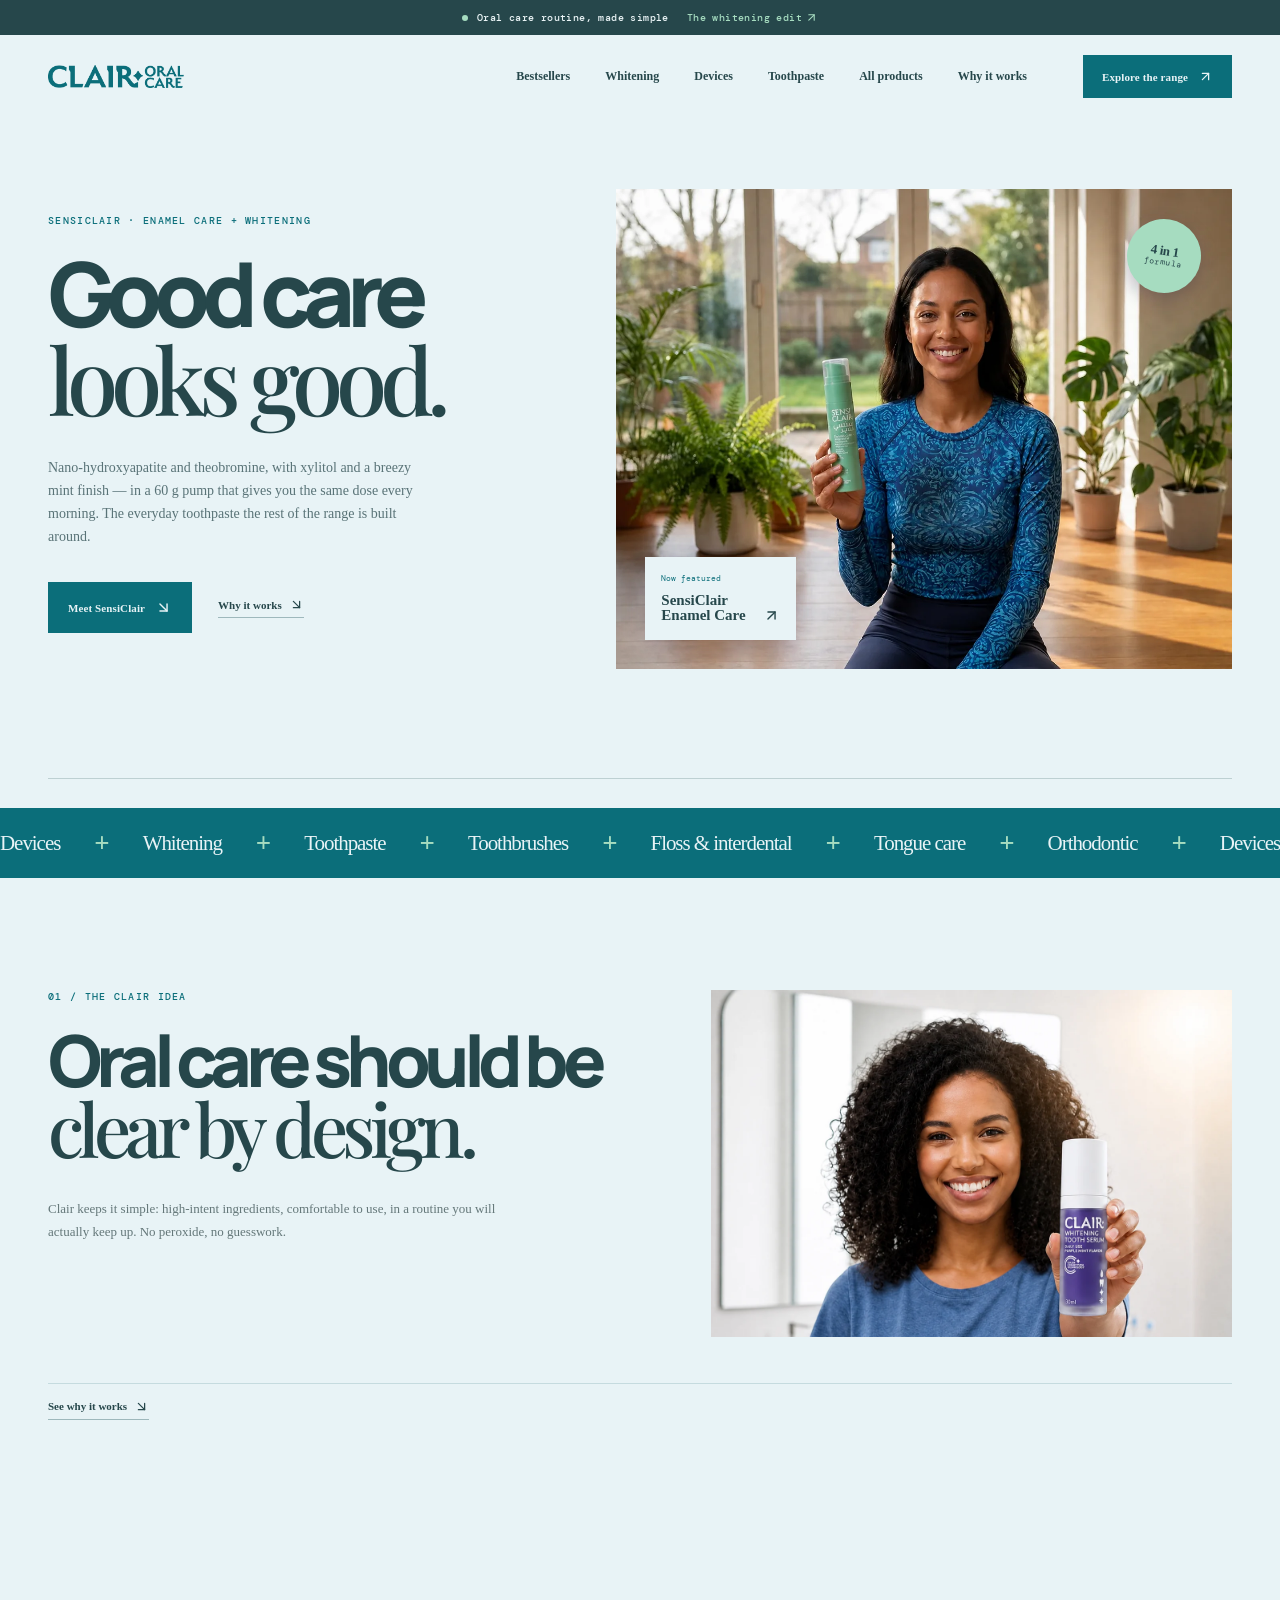
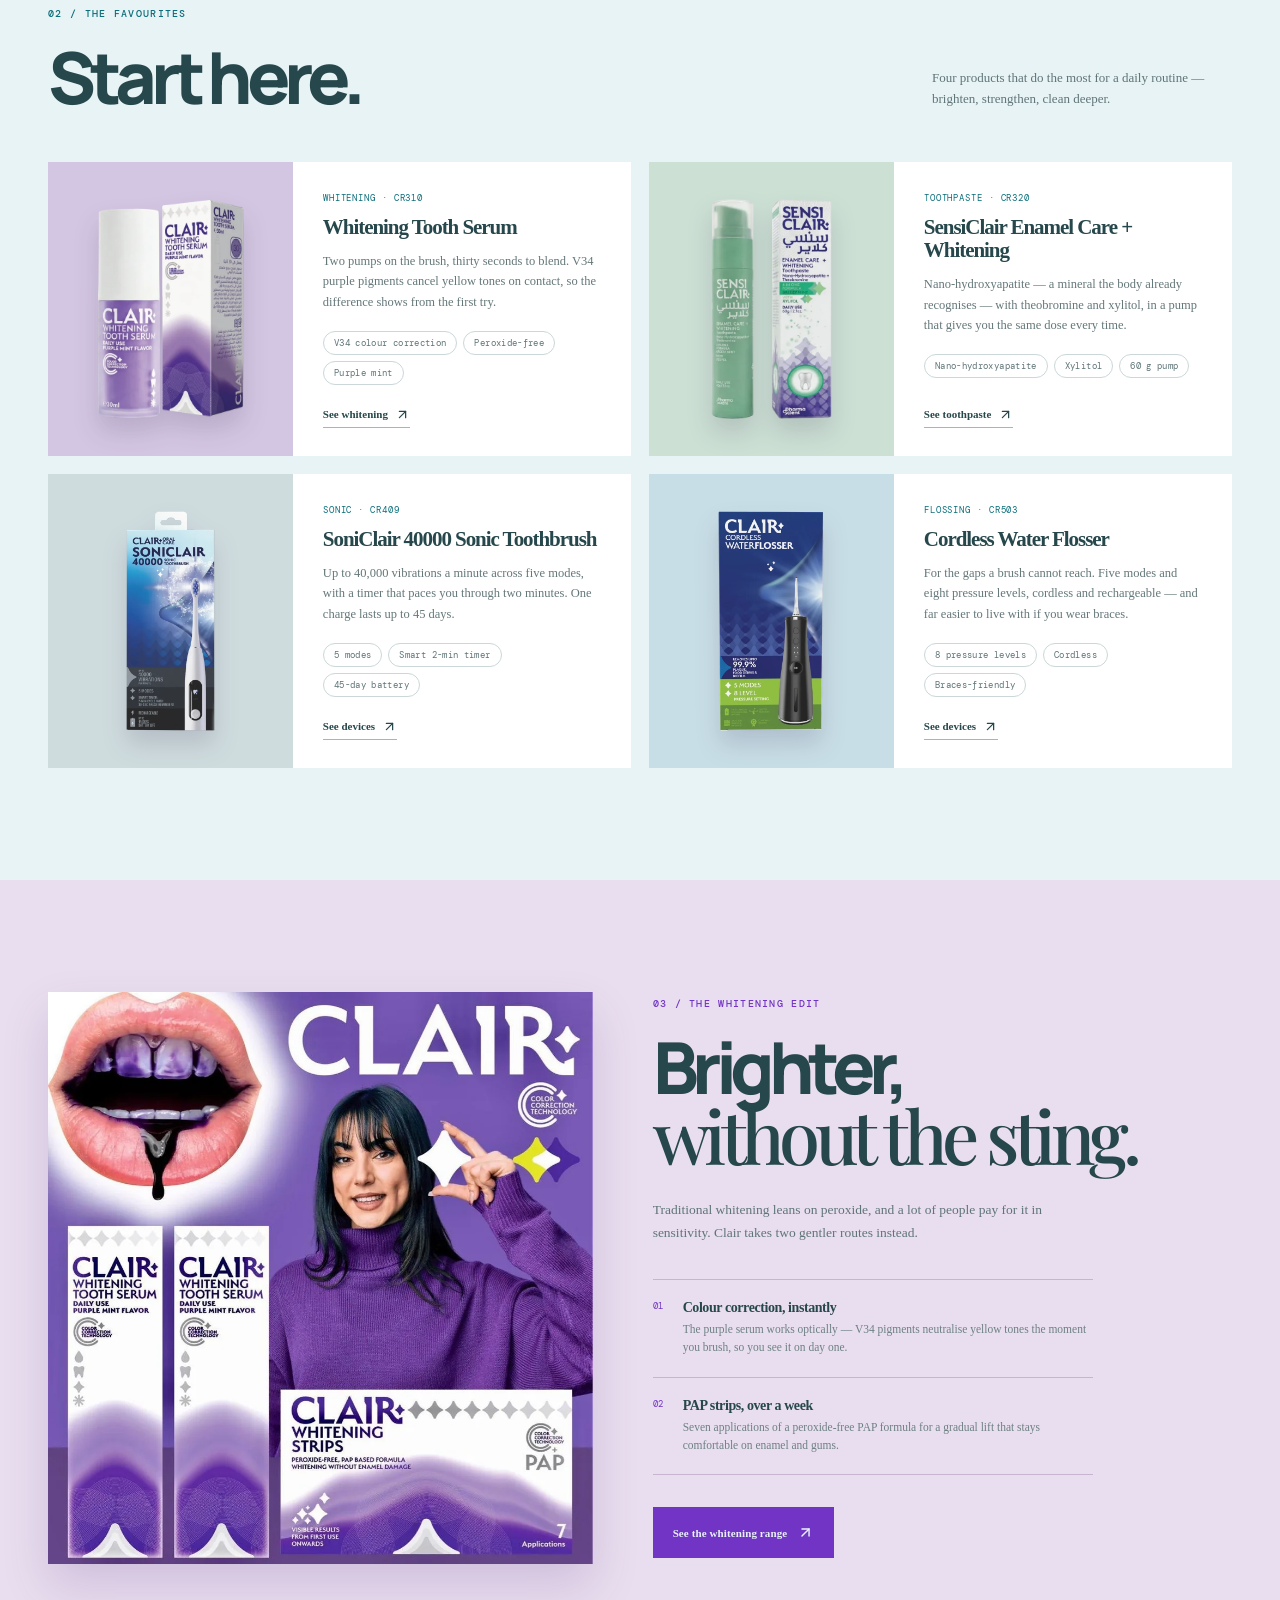
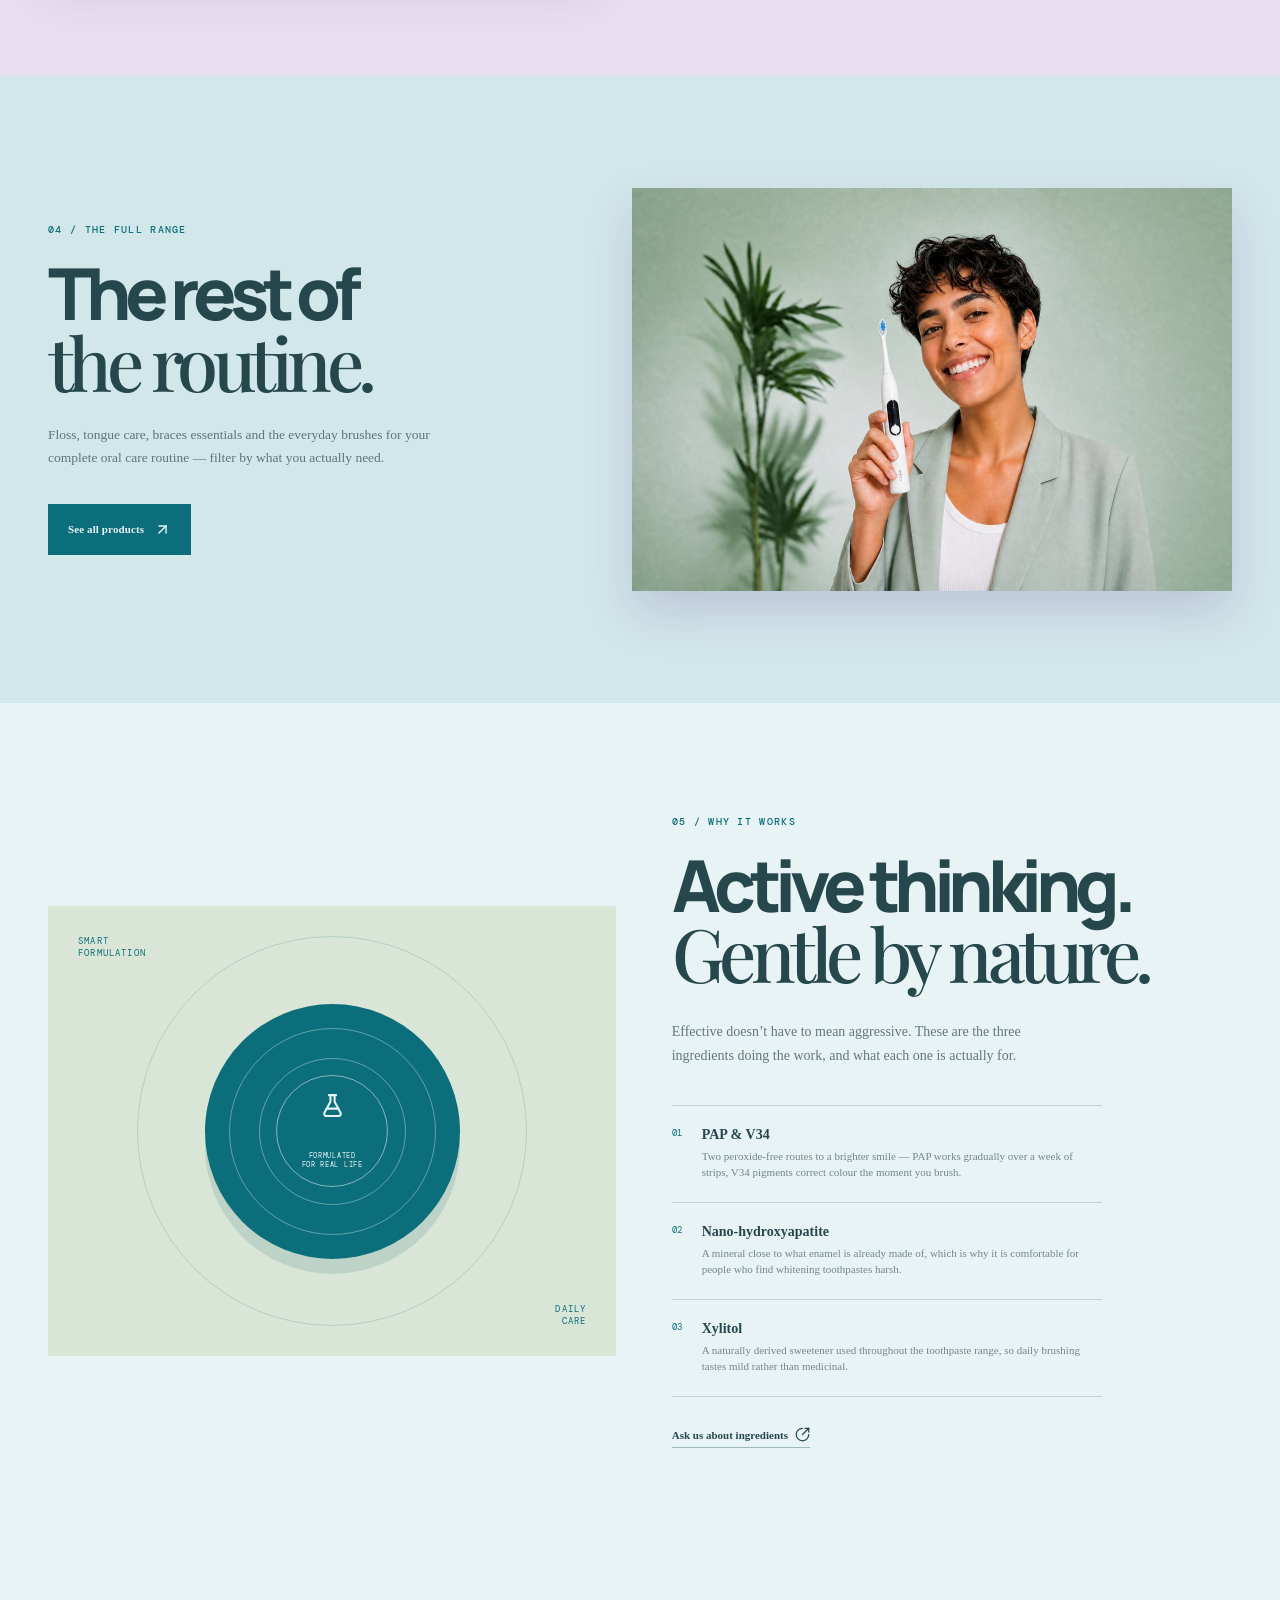
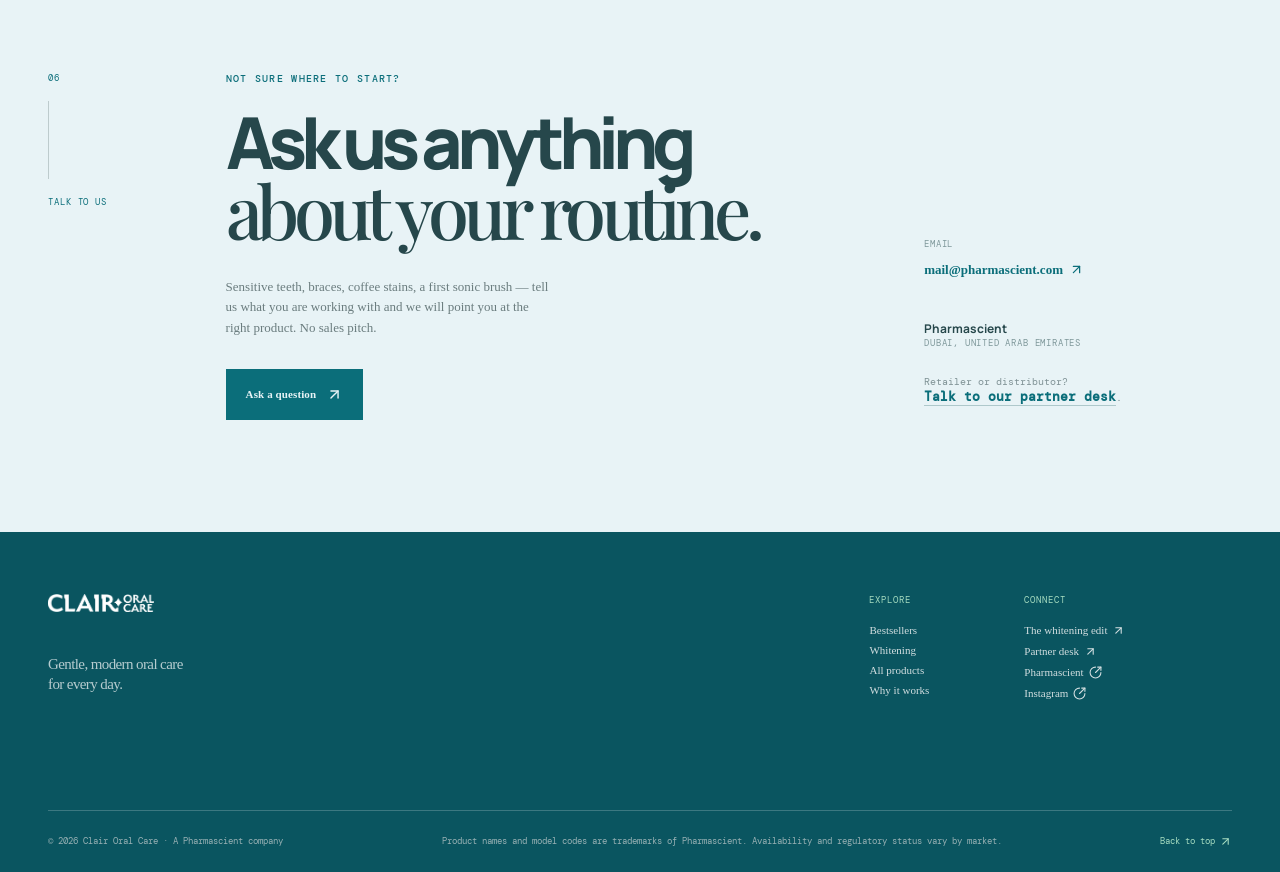
==== commit 1dc4ed30: "Retint the product tiles to the brand palette The tints were keyed to the old cream-and-purple desig" ====
--- a/index.html
+++ b/index.html
@@ -32,7 +32,7 @@
 <link rel="preconnect" href="https://fonts.gstatic.com" crossorigin>
 <!-- ?v bumped whenever style.css or script.js changes, so browsers holding a
      cached copy pick up the new version. -->
-<link rel="stylesheet" href="style.css?v=44">
+<link rel="stylesheet" href="style.css?v=45">
 
 <!-- Set before first paint so scroll-reveal blocks never flash in and out. -->
 <script>document.documentElement.classList.add('js');</script>
@@ -504,6 +504,6 @@
   </div>
 </div>
 
-<script src="script.js?v=44"></script>
+<script src="script.js?v=45"></script>
 </body>
 </html>
--- a/style.css
+++ b/style.css
@@ -66,14 +66,25 @@
    transparent background. Only `visual-ink` had a definition. These are the
    tints that were clearly intended, keyed to the brand tokens.
    -------------------------------------------------------------------------- */
-.visual-lilac  { background: #c9e3e6; }
-.visual-coral  { background: #f6c7b9; }
-.visual-sky    { background: #bfe1e3; }
-.visual-lemon  { background: #e3ecb5; }
-.visual-mint   { background: #c9e3d5; }
-.visual-rose   { background: #eeccd7; }
-.visual-violet { background: #cdb9e7; }
-.visual-ink    { background: #d0dddf; }
+/* Retinted 2026-09-05. The first set was keyed to the old cream-and-purple
+   palette and never followed the move to aquamarine, so `coral` was still a
+   #f6c7b9 peach at 77% saturation and `lemon` and `rose` a yellow-green and a
+   pink - loud against an #e8f3f6 page and reading as playful rather than as
+   clinical oral care. These sit in the brand's own arc, roughly hue 90-205 at
+   11-36% saturation, so the tiles differ enough to give the grid rhythm without
+   any of them competing with the product.
+
+   `visual-violet` stays purple: it is the serum's tile, and purple is the
+   serum's colour. Against a quiet grid it now reads as the deliberate accent it
+   was meant to be rather than one loud tile among several. */
+.visual-sky    { background: #c8dee6; }  /* coolest aqua        */
+.visual-lilac  { background: #dae4ea; }  /* pale blue           */
+.visual-ink    { background: #cfdcde; }  /* grey-teal           */
+.visual-mint   { background: #cce0d4; }  /* sage green          */
+.visual-coral  { background: #dde2d9; }  /* pale warm sage      */
+.visual-lemon  { background: #e2e6d3; }  /* soft olive          */
+.visual-rose   { background: #e2e3e5; }  /* near-neutral        */
+.visual-violet { background: #d3c6e2; }  /* the serum, on purpose */
 
 /* --- Skip link ------------------------------------------------------------ */
 .skip-link {
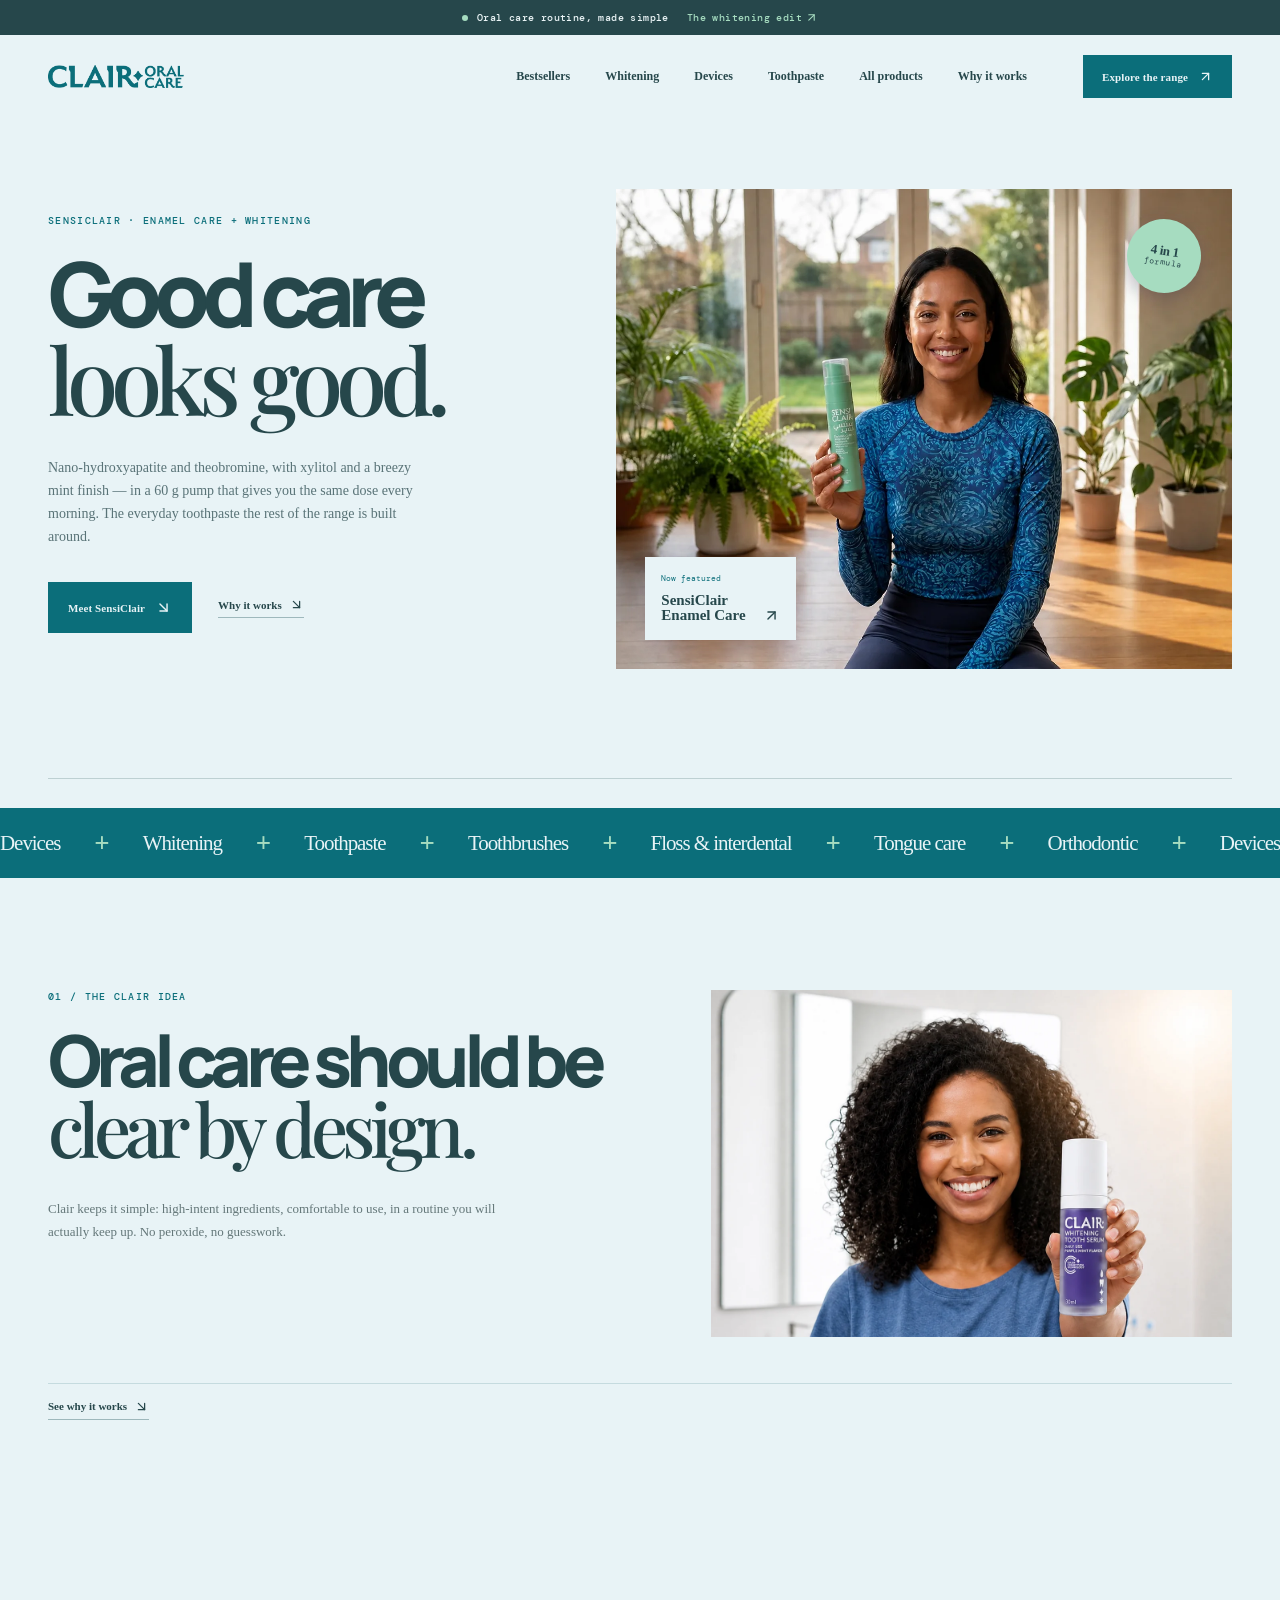
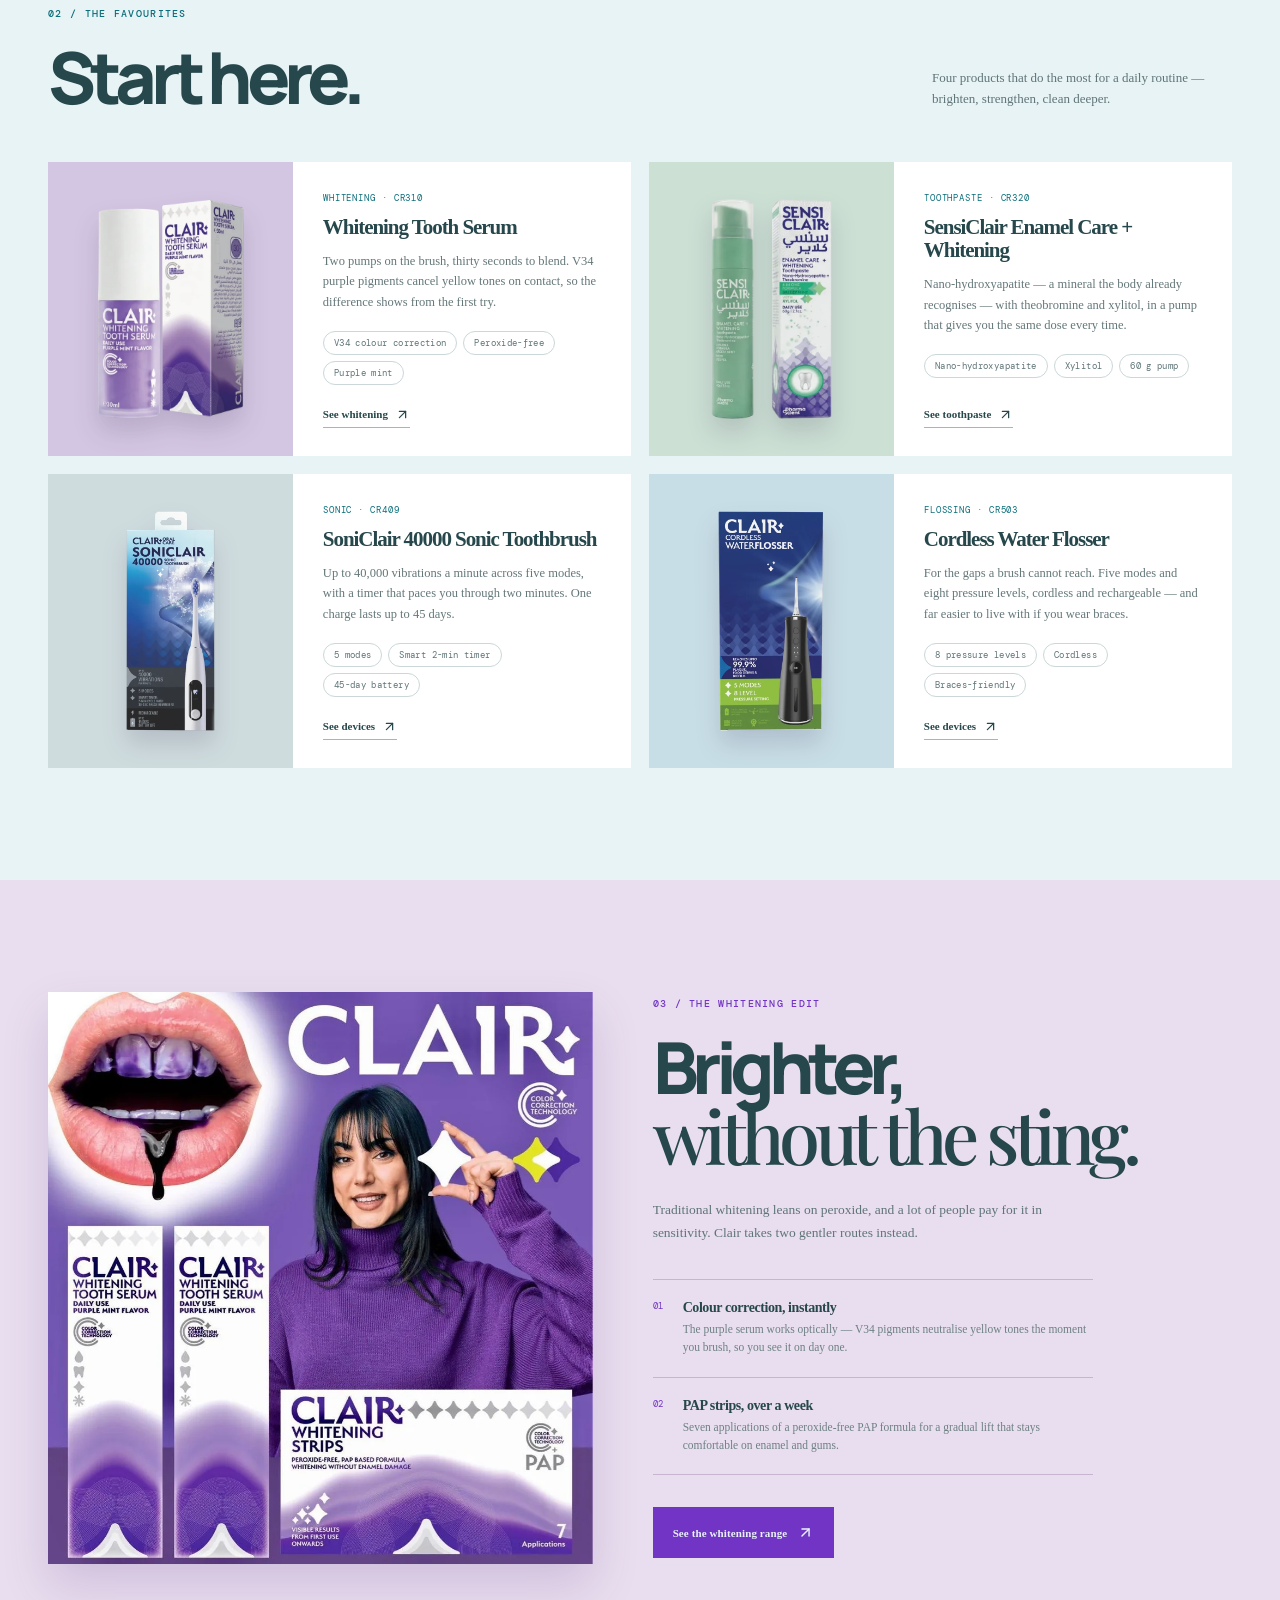
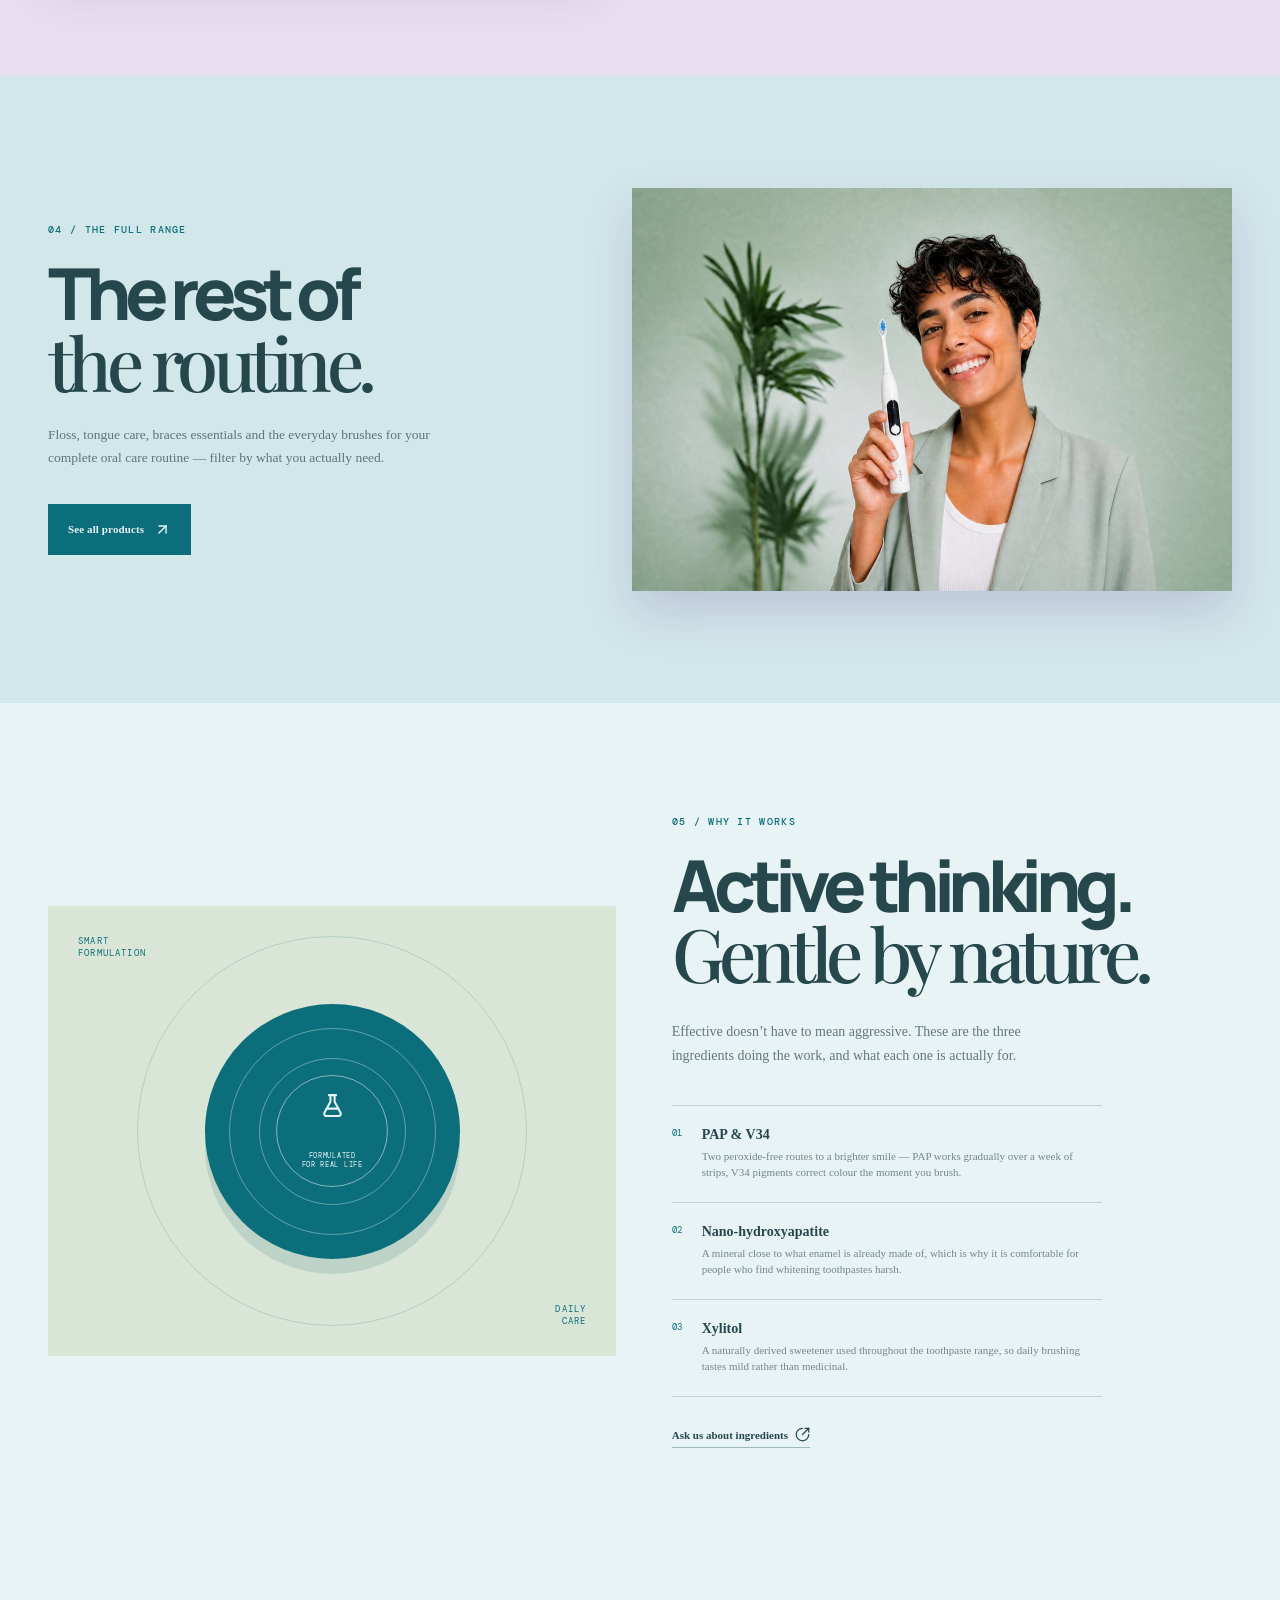
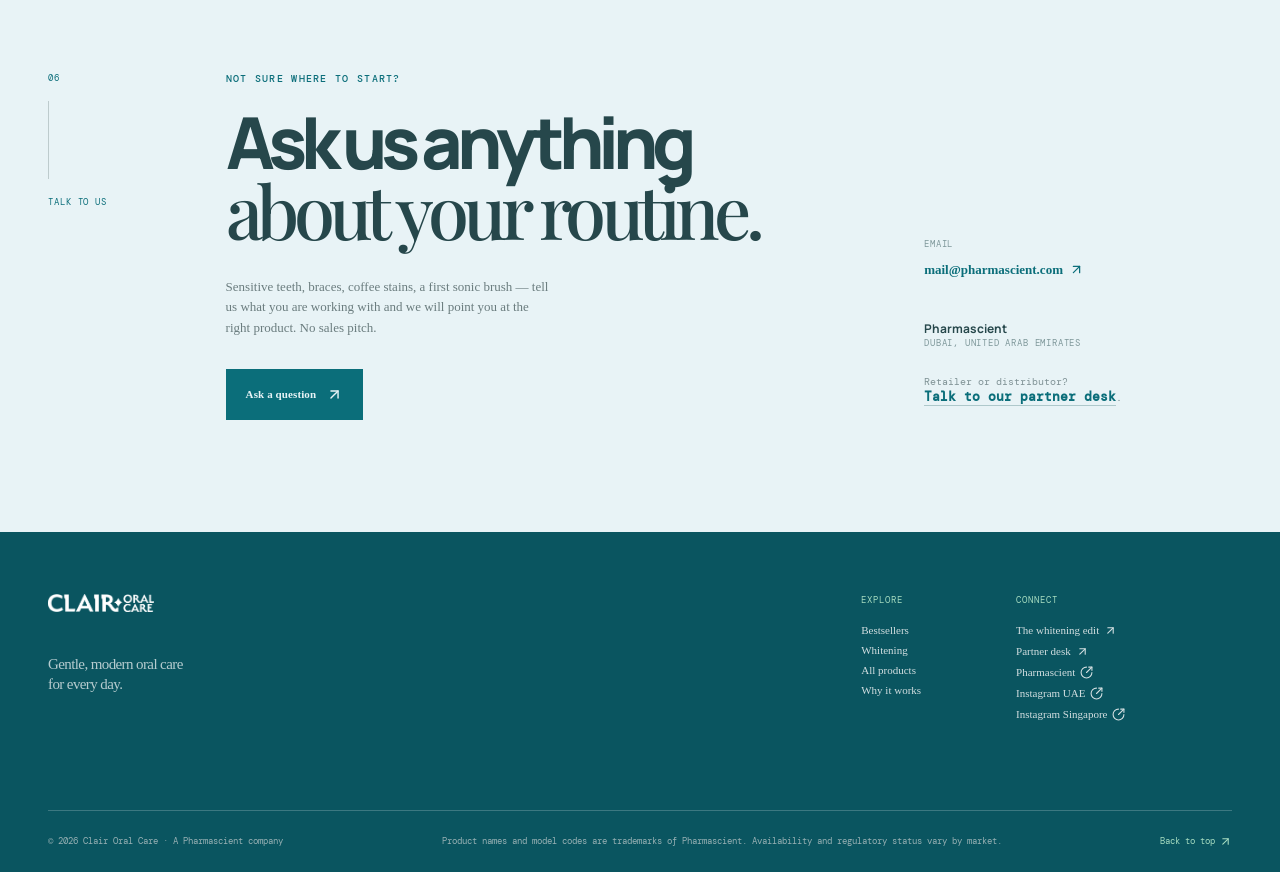
==== commit ee256a3d: "Toothbrush specs from the pack shots; Singapore Instagram in the footer Co-Authored-By: Claude Opus " ====
--- a/index.html
+++ b/index.html
@@ -32,7 +32,7 @@
 <link rel="preconnect" href="https://fonts.gstatic.com" crossorigin>
 <!-- ?v bumped whenever style.css or script.js changes, so browsers holding a
      cached copy pick up the new version. -->
-<link rel="stylesheet" href="style.css?v=45">
+<link rel="stylesheet" href="style.css?v=54">
 
 <!-- Set before first paint so scroll-reveal blocks never flash in and out. -->
 <script>document.documentElement.classList.add('js');</script>
@@ -54,6 +54,7 @@
   },
   "sameAs": [
     "https://www.instagram.com/clairoral.ae",
+    "https://www.instagram.com/clairoral.sg",
     "https://pharmascient.com/"
   ]
 }
@@ -435,7 +436,8 @@
         <a href="#whitening">The whitening edit <svg width="13" height="13" aria-hidden="true"><use href="#i-ur"/></svg></a>
         <a data-enquiry="Retailer or distributor" href="mailto:mail@pharmascient.com?subject=Clair%20Oral%20Care%20%E2%80%94%20distribution%20enquiry">Partner desk <svg width="13" height="13" aria-hidden="true"><use href="#i-ur"/></svg></a>
         <a href="https://pharmascient.com/" target="_blank" rel="noopener">Pharmascient <svg width="13" height="13" aria-hidden="true"><use href="#i-out"/></svg></a>
-        <a href="https://www.instagram.com/clairoral.ae" target="_blank" rel="noopener">Instagram <svg width="13" height="13" aria-hidden="true"><use href="#i-out"/></svg></a>
+        <a href="https://www.instagram.com/clairoral.ae" target="_blank" rel="noopener">Instagram UAE <svg width="13" height="13" aria-hidden="true"><use href="#i-out"/></svg></a>
+        <a href="https://www.instagram.com/clairoral.sg" target="_blank" rel="noopener">Instagram Singapore <svg width="13" height="13" aria-hidden="true"><use href="#i-out"/></svg></a>
       </div>
     </div>
   </div>
@@ -504,6 +506,6 @@
   </div>
 </div>
 
-<script src="script.js?v=45"></script>
+<script src="script.js?v=54"></script>
 </body>
 </html>
--- a/style.css
+++ b/style.css
@@ -82,9 +82,14 @@
 .visual-ink    { background: #cfdcde; }  /* grey-teal           */
 .visual-mint   { background: #cce0d4; }  /* sage green          */
 .visual-coral  { background: #dde2d9; }  /* pale warm sage      */
-.visual-lemon  { background: #e2e6d3; }  /* soft olive          */
+.visual-lemon  { background: #d7e4e0; }  /* cool eucalyptus     */
 .visual-rose   { background: #e2e3e5; }  /* near-neutral        */
 .visual-violet { background: #d3c6e2; }  /* the serum, on purpose */
+/* The strips are the other whitening product, so they take the serum's hue at a
+   lighter value - same 268, 90% lightness against the serum's 83% - rather than
+   a colour from elsewhere in the set. Its own class, because the tile it used
+   to share (visual-coral) also carries the copper tongue cleaner. */
+.visual-violet-soft { background: #e5ddee; }
 
 /* --- Skip link ------------------------------------------------------------ */
 .skip-link {
@@ -1238,3 +1243,127 @@
 @media (max-width: 900px) {
   .related-media img { max-height: 92px; }
 }
+
+/* --- No cast shadow under the products ------------------------------------
+   Two shadows were stacked on every product: a blurred ellipse element
+   (.visual-shadow) sitting on the tile, and a drop-shadow filter on the image
+   itself. That was tuned when every render floated small in the middle of a
+   994x1200 canvas. Now the renders are cropped to the pack and the two
+   photographs are relit onto the page colour, so the pack fills its tile and
+   the ellipse pokes out from behind it while the filter casts a second shadow
+   in a different direction, on top of whatever lighting each shot already has.
+
+   The card's own hover lift is left alone - that is an interaction cue, not a
+   shadow under the product. */
+.visual-shadow { display: none; }
+.official-product-image,
+.product-figure .official-product-image { filter: none; }
+
+
+/* ===========================================================================
+   Motion
+   ---------------------------------------------------------------------------
+   Everything on the site entered the same way: one reveal, fade plus an 18px
+   rise, four stagger delays, applied to headings, photographs and product grids
+   alike, once, and then nothing moved again. What follows varies the entrance by
+   what the thing is, and ties some of it to scroll position rather than to a
+   single crossing of a threshold.
+   ======================================================================== */
+
+/* --- Cross-page transitions ------------------------------------------------
+   Nineteen product pages and a range page are separate documents, so every
+   product click was a white reload. This makes the browser cross-fade between
+   them, and morph the pack from its card into the product page's picture: the
+   two images share a view-transition-name, so the browser treats them as one
+   element moving rather than two elements swapping.
+
+   Names must be unique among rendered elements. Filtered-out cards are
+   display:none and so are not rendered, which is why the whole set can be
+   declared at once. Chrome, Edge and Safari honour this; Firefox ignores the
+   at-rule and navigates exactly as before. */
+@view-transition { navigation: auto; }
+
+/* Only the product page declares a name statically - one element, and it is
+   always the other half of the morph. The range page names the card being
+   clicked, from script, on pageswap. Declaring all twenty up front would work,
+   but view-transition-name forces containment on every one of them, and those
+   cards already carry contain: paint; there is no reason to hold twenty
+   permanent containment contexts to animate one. */
+[data-product="cr409"] .official-product-image { view-transition-name: prod-cr409; }
+[data-product="brush-heads"] .official-product-image { view-transition-name: prod-brush-heads; }
+[data-product="cr503"] .official-product-image { view-transition-name: prod-cr503; }
+[data-product="cr310"] .official-product-image { view-transition-name: prod-cr310; }
+[data-product="cr311"] .official-product-image { view-transition-name: prod-cr311; }
+[data-product="cr320"] .official-product-image { view-transition-name: prod-cr320; }
+[data-product="cr325"] .official-product-image { view-transition-name: prod-cr325; }
+[data-product="cr180"] .official-product-image { view-transition-name: prod-cr180; }
+[data-product="cr150"] .official-product-image { view-transition-name: prod-cr150; }
+[data-product="cr120"] .official-product-image { view-transition-name: prod-cr120; }
+[data-product="cr110"] .official-product-image { view-transition-name: prod-cr110; }
+[data-product="cr228"] .official-product-image { view-transition-name: prod-cr228; }
+[data-product="cr090"] .official-product-image { view-transition-name: prod-cr090; }
+[data-product="cr235"] .official-product-image { view-transition-name: prod-cr235; }
+[data-product="cr220"] .official-product-image { view-transition-name: prod-cr220; }
+[data-product="cr210"] .official-product-image { view-transition-name: prod-cr210; }
+[data-product="tc-loop"] .official-product-image { view-transition-name: prod-tc-loop; }
+[data-product="cr242"] .official-product-image { view-transition-name: prod-cr242; }
+[data-product="cr124"] .official-product-image { view-transition-name: prod-cr124; }
+[data-product="cr259"] .official-product-image { view-transition-name: prod-cr259; }
+
+
+::view-transition-old(root) { animation-duration: .32s; }
+::view-transition-new(root) { animation-duration: .32s; }
+::view-transition-group(*) { animation-duration: .42s; animation-timing-function: cubic-bezier(.2, .8, .2, 1); }
+
+/* The API does not consult the motion preference on its own. */
+@media (prefers-reduced-motion: reduce) {
+  ::view-transition-group(*),
+  ::view-transition-old(*),
+  ::view-transition-new(*) { animation: none !important; }
+}
+
+/* --- Scroll-linked motion --------------------------------------------------
+   Reveals are binary: hidden, then shown. These are driven by where the element
+   sits in the viewport, so a photograph keeps settling as you scroll rather than
+   arriving once. animation-timeline runs off the main thread, which matters on a
+   page that has frozen a renderer before over stacked blur layers.
+
+   Left out of the settle: .product-figure images on product pages, which are the
+   morph target above, and card images, which already carry a hover transform. */
+@supports (animation-timeline: view()) {
+  @media (prefers-reduced-motion: no-preference) {
+    .hero-photo img {
+      animation: hero-drift linear both;
+      animation-timeline: view();
+      animation-range: cover;
+    }
+    @keyframes hero-drift {
+      from { transform: scale(1.07) translateY(-1.5%); }
+      to   { transform: scale(1.07) translateY(1.5%); }
+    }
+
+    .feature-media img,
+    .whitening-figure img,
+    .range-cta-figure img {
+      animation: settle linear both;
+      animation-timeline: view();
+      animation-range: entry 12% cover 42%;
+    }
+    @keyframes settle {
+      from { transform: scale(1.05); opacity: .75; }
+      to   { transform: none; opacity: 1; }
+    }
+  }
+}
+
+/* --- Colourway preview on hover --------------------------------------------
+   CR210 comes in four handle colours and CR124 in two, and until now you had to
+   open the zoom to find that out. The second layer is inserted by script and
+   only for cards whose card markup says its extra shots are colourways, so this
+   is dynamism from actual product range rather than decoration. */
+.product-card .variant-layer {
+  z-index: 2;
+  opacity: 0;
+  transition: opacity .4s ease;
+}
+.product-card .variant-layer.is-on { opacity: 1; }
